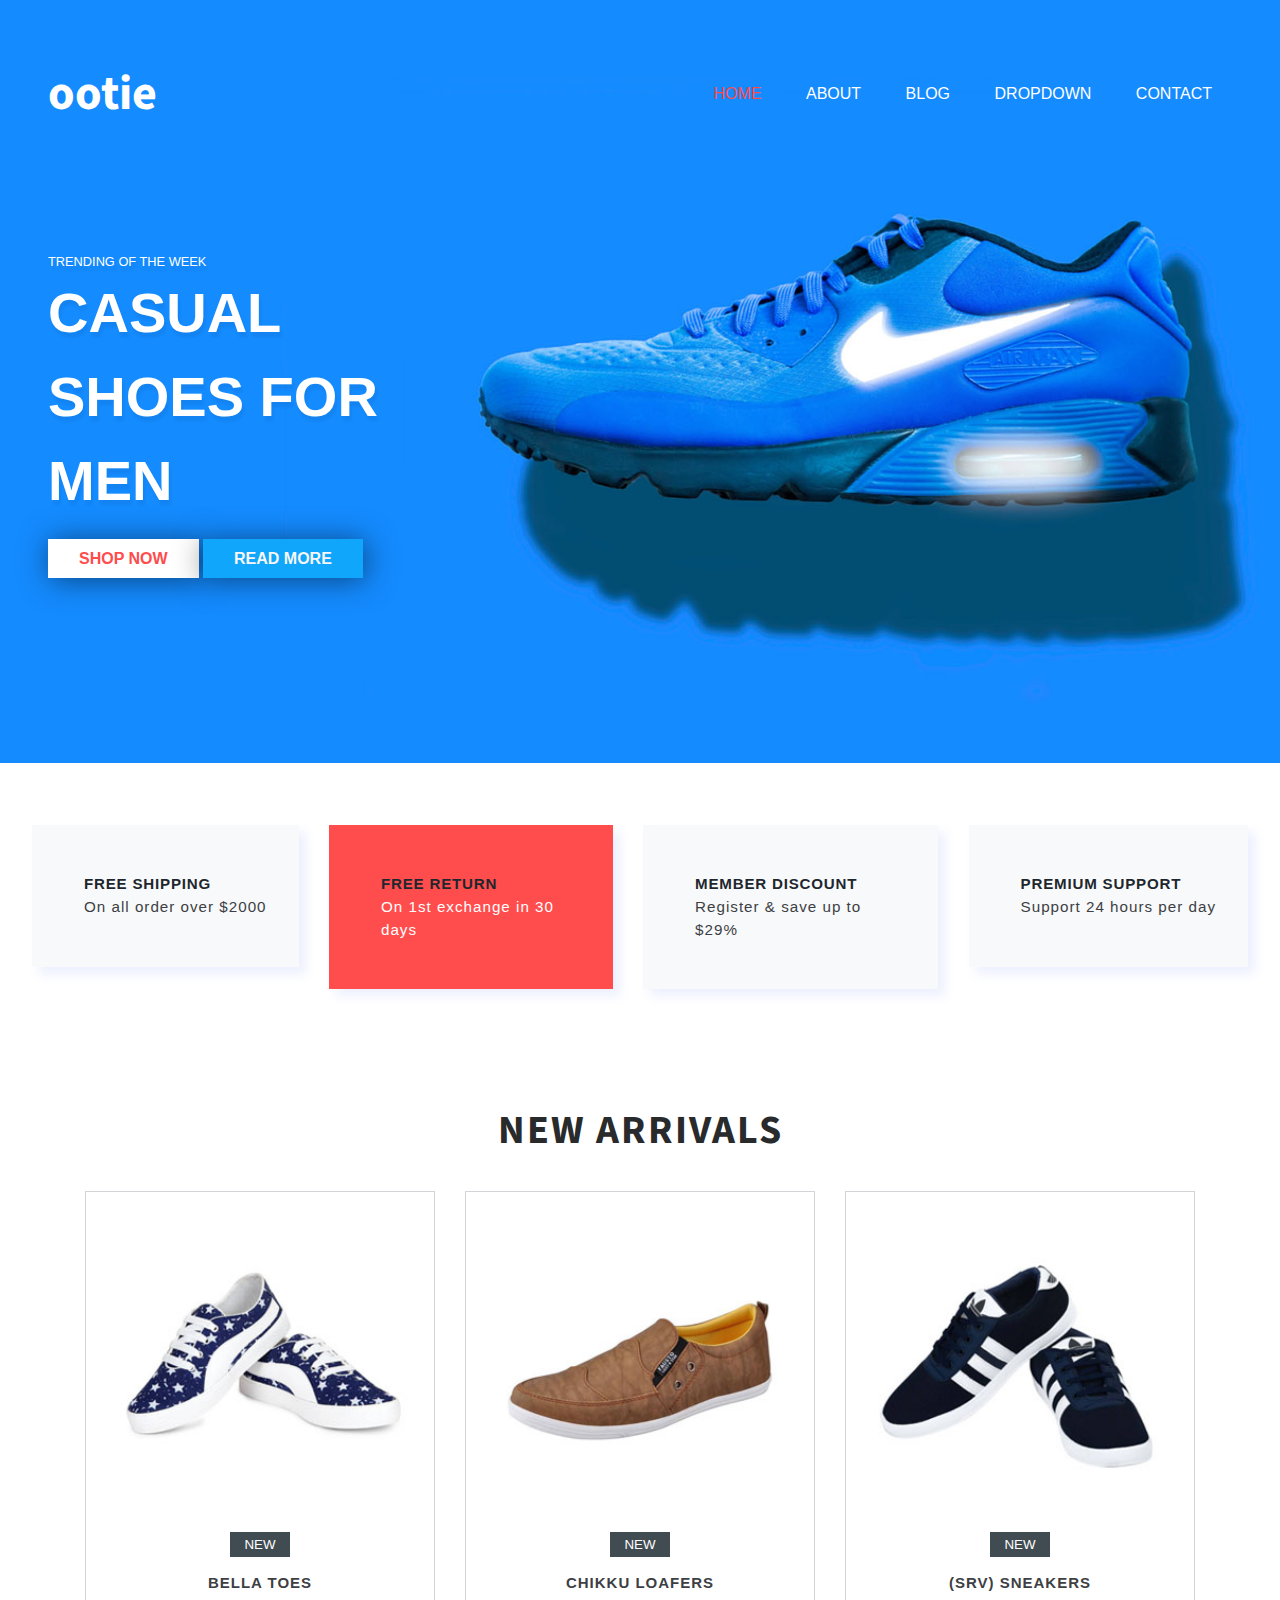
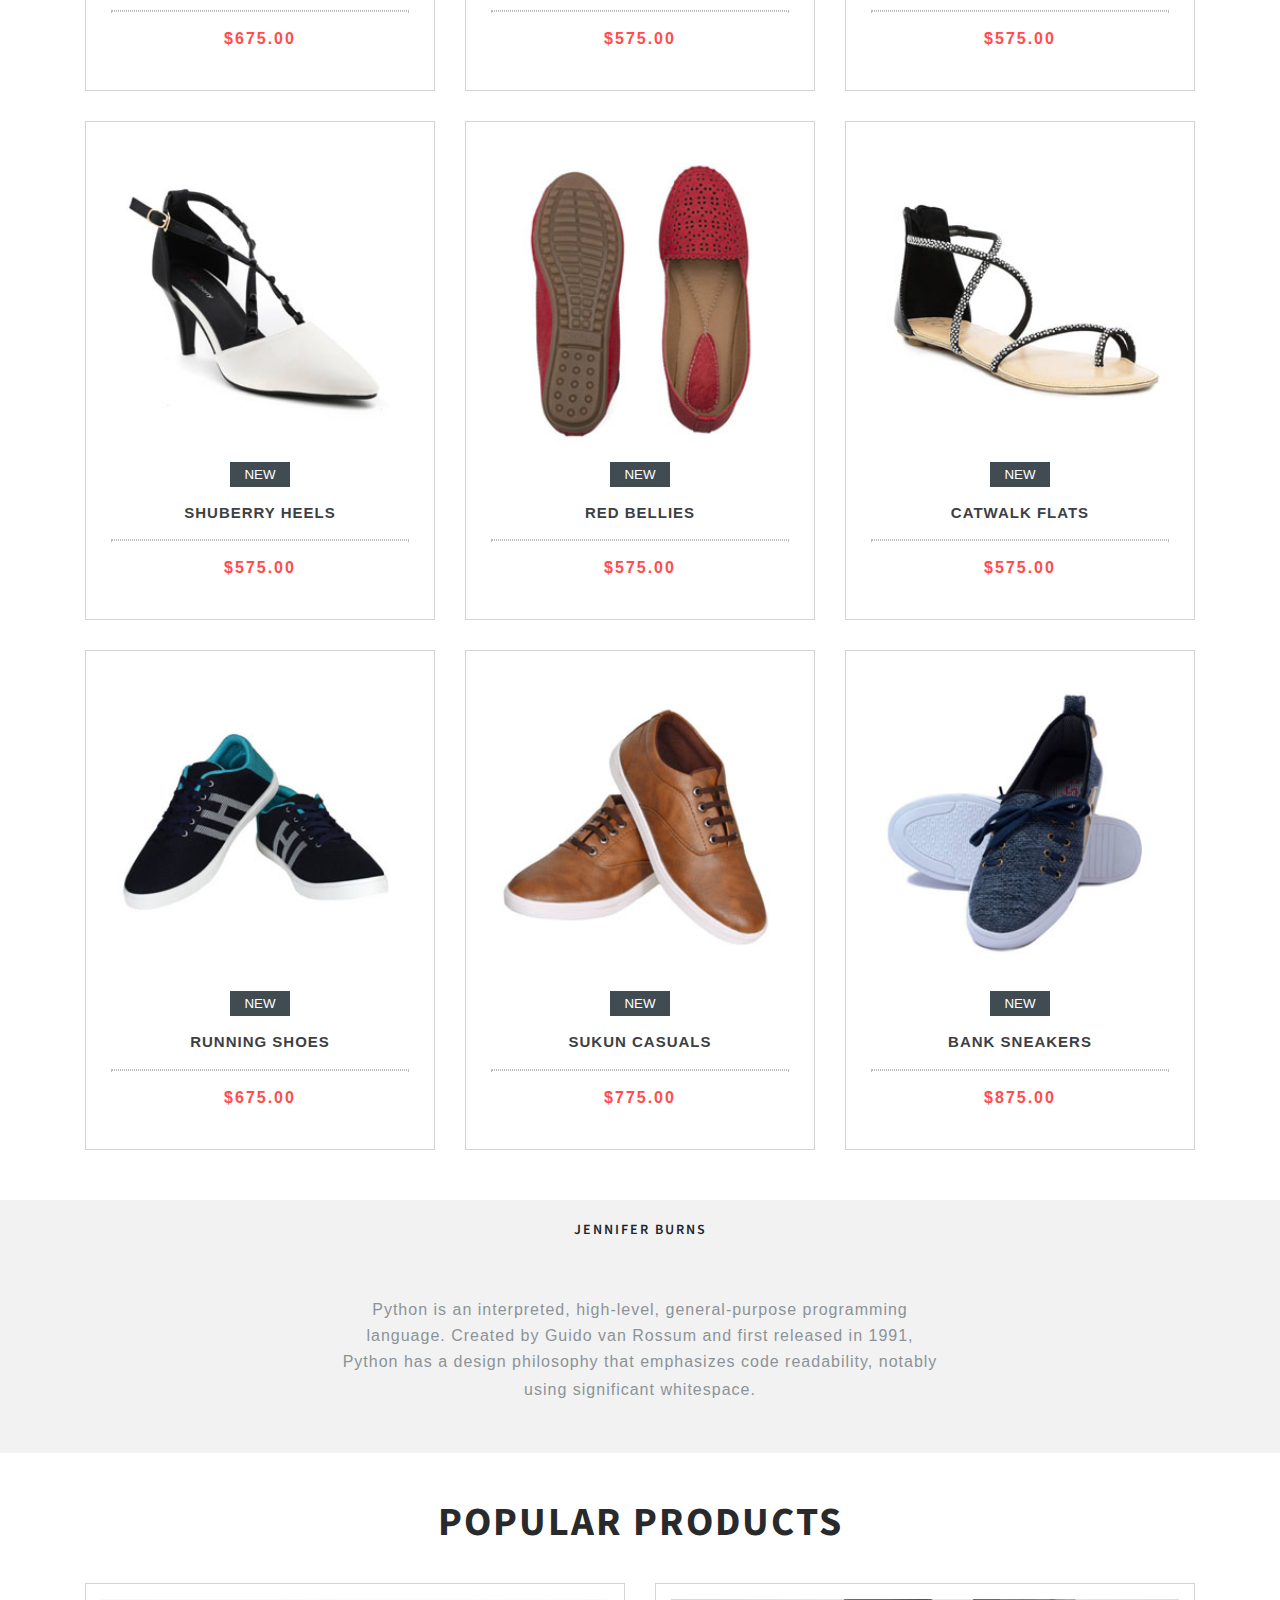
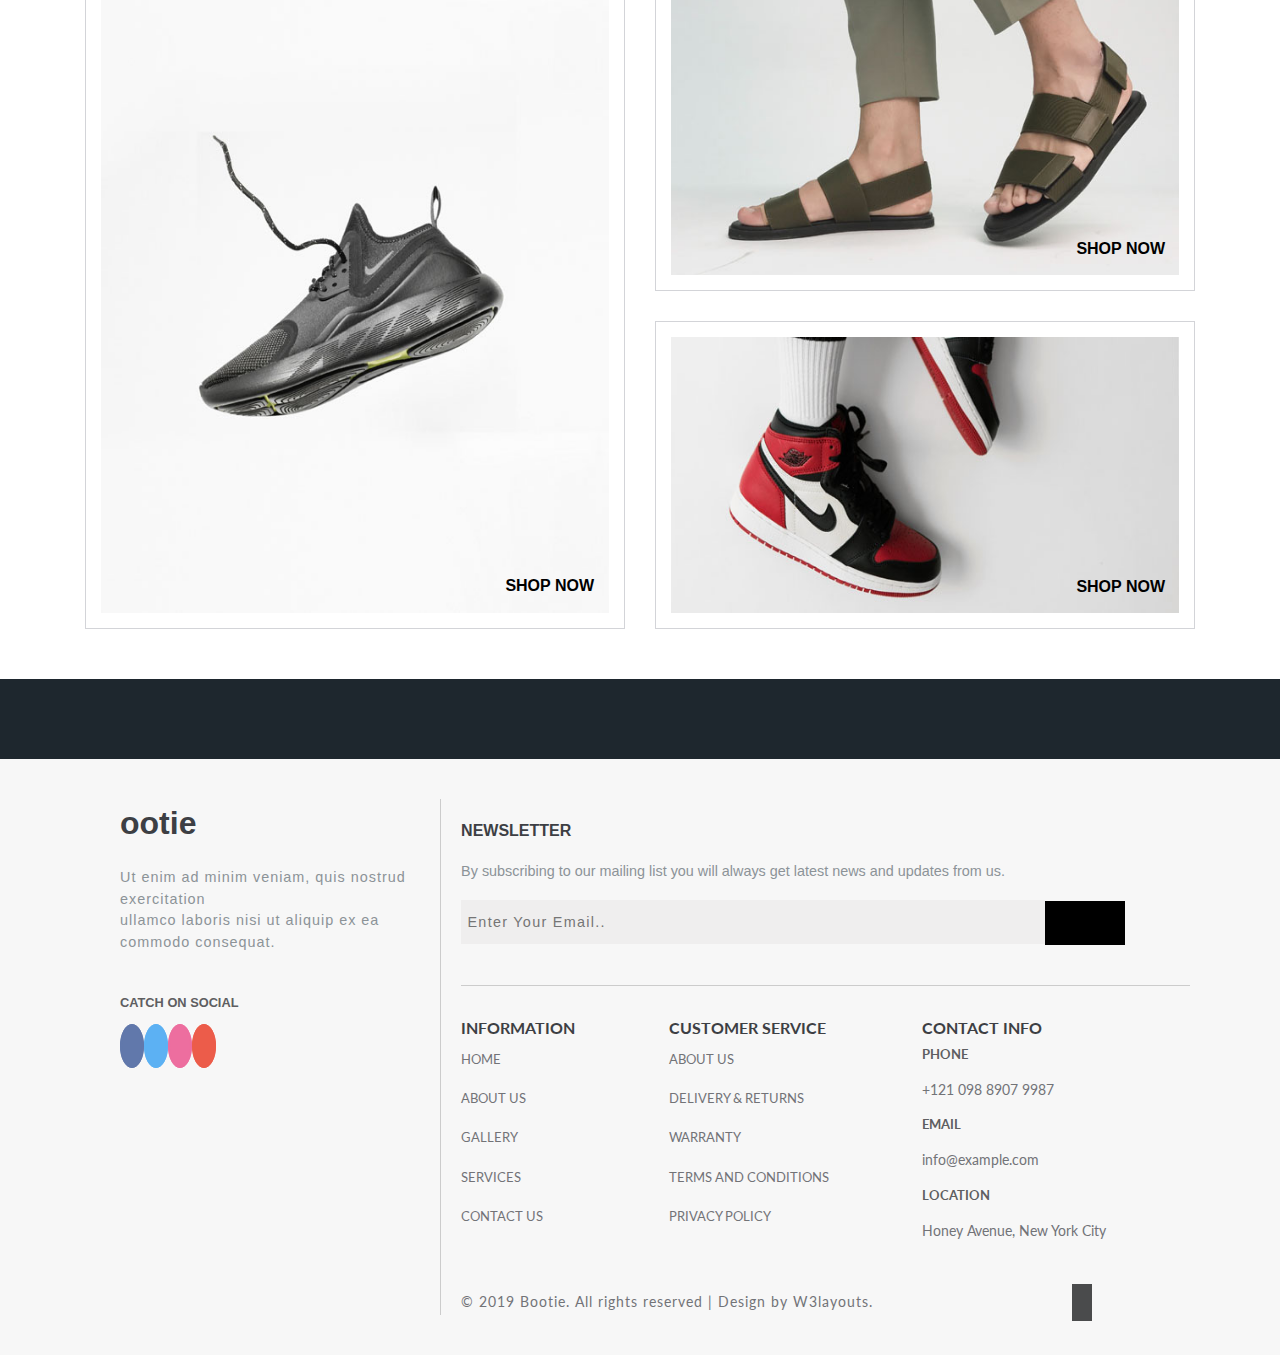
==== index.html @ 0040ebb7 "merge build-footer" ====
<!DOCTYPE html>
<html lang="en">
	<head>
		<meta charset="UTF-8">
		<meta name="viewport" content="width=device-width, initial-scale=1.0">
		<!-- Custom CSS -->
		<link rel="stylesheet" href="assets/stylesheet/style.css">
		<!-- Font Awesome Icons -->
		<link rel="stylesheet" href="https://use.fontawesome.com/releases/v5.7.0/css/all.css" integrity="sha384-lZN37f5QGtY3VHgisS14W3ExzMWZxybE1SJSEsQp9S+oqd12jhcu+A56Ebc1zFSJ"
		 crossorigin="anonymous">
		<!-- /Fonts -->
		<link href="//fonts.googleapis.com/css?family=Lato:100,100i,300,300i,400,400i,700" rel="stylesheet">
		<link href="//fonts.googleapis.com/css?family=Source+Sans+Pro:200,200i,300,300i,400,400i,600,600i,700,700i,900" rel="stylesheet">
		<title>Bootie</title>
	</head>
	<body>
		<!-- First Section by Shubham -->
		<section class="banner">
			<!-- Header Section-->
			<header class="header">
				<nav class="nav-head text-center">
					<h1>
						<a href="index.html"><i class="fas fa-bold">ootie</i></a>
					</h1>
					<ul class="uppercase">
						<li><a class="active" href="#">home</a></li>
						<li><a href="about.html">about</a></li>
						<li><a href="blogs.html">blog</a></li>
						<li class="drop-link">
							<a class="" href="#">dropdown</a>
							<div class="drop-box">
								<ul class="drop-menu">
									<li><a href="blogs.html">blog</a></li>
									<li><a href="#">Shop now</a></li>
									<li><a href="single.html">Single page</a></li>
								</ul>
							</div>
						</li>
						<li><a href="contact.html">contact</a></li>
					</ul>
				</nav>
			</header>
			<div class="banner-info uppercase">
				<p>Trending of the week</p>
				<h3>Casual Shoes for Men</h3>
				<div class="banner-buttons">
					<a href="shop-single.html" class="btn">Shop Now</a>
					<a href="single.html" class="btn read-btn">Read More</a>
				</div>
			</div>
		</section>
		<!-- Features's Section -->
		<section class="features-section">
			<div class="icons-features">
				<div class="icon-content">
					<div><i class="fas fa-truck icons"></i></div>
					<div>
							<h3 class="icon-h3">FREE SHIPPING</h3>
						<p>On all order over $2000</p>
					</div>
				</div>
			</div>
			<div class="icons-features">
				<div class="icon-content icon-content-bullborn">
					<i class="fas fa-bullhorn icons"></i>
					<div>
						<h3 class="icon-h3">FREE RETURN</h3>
						<p>On 1st exchange in 30 days</p>
					</div>
				</div>
			</div>
			<div class="icons-features">
				<div class="icon-content">
					<i class="fas fa-gift icons"></i>
					<div>
						<h3 class="icon-h3">MEMBER DISCOUNT</h3>
						<p>Register &amp; save up to $29%</p>
					</div>
				</div>
			</div>
			<div class="icons-features">
				<div class="icon-content">
					<i class="fas fa-dollar-sign icons"></i>
					<div>
						<h3 class="icon-h3">PREMIUM SUPPORT</h3>
						<p>Support 24 hours per day </p>
					</div>
				</div>
			</div>
		</section>
		<section>
			<div class="common-wrapper">
				<div class="arrival-heading uppercase"><h2>New Arrivals</h2></div>
				<div class="arrival">
					<!-- Item # 1 -->
					<div class="item item-1">
						<img class="img-responsive" src="assets/media/s1.jpg" alt="shoes_image">
						<button class="arrival-button uppercase">New</button>
						<p class="arrival-item-name uppercase">Bella Toes</p>
						<hr class="ruler-arrival">
						<p class="arrival-price">$675.00</p>
						<ul class="stars">
							<li><a href="#"><span class="fa fa-star"></span></a></li>
							<li><a href="#"><span class="fa fa-star"></span></a></li>
							<li><a href="#"><span class="fas fa-star-half-alt"></span></a></li>
							<li><a href="#"><span class="fas fa-star-half-alt"></span></a></li>
							<li><a href="#"><span class="far fa-star"></span></a></li>
						</ul>
					</div>
					<!-- Item # 2 -->
					<div class="item item-2">
						<img class="img-responsive" src="assets/media/s2.jpg" alt="shoes_image">
						<button class="arrival-button uppercase">New</button>
						<p class="arrival-item-name uppercase">Chikku Loafers</p>
						<hr class="ruler-arrival">
						<p class="arrival-price">$575.00</p>
						<ul class="stars">
							<li><a href="#"><span class="fa fa-star"></span></a></li>
							<li><a href="#"><span class="fa fa-star"></span></a></li>
							<li><a href="#"><span class="fas fa-star-half-alt"></span></a></li>
							<li><a href="#"><span class="fas fa-star-half-alt"></span></a></li>
							<li><a href="#"><span class="far fa-star"></span></a></li>
						</ul>
					</div>
					<!-- Item # 3 -->
					<div class="item item-3">
						<img class="img-responsive" src="assets/media/s3.jpg" alt="shoes_image">
						<button class="arrival-button uppercase">New</button>
						<p class="arrival-item-name uppercase">(SRV) Sneakers</p>
						<hr class="ruler-arrival">
						<p class="arrival-price">$575.00</p>
						<ul class="stars">
							<li><a href="#"><span class="fa fa-star"></span></a></li>
							<li><a href="#"><span class="fa fa-star"></span></a></li>
							<li><a href="#"><span class="fas fa-star-half-alt"></span></a></li>
							<li><a href="#"><span class="fas fa-star-half-alt"></span></a></li>
							<li><a href="#"><span class="far fa-star"></span></a></li>
						</ul>
					</div>
					<!-- Item # 4 -->
					<div class="item item-4">
						<img class="img-responsive" src="assets/media/s4.jpg" alt="shoes_image">
						<button class="arrival-button uppercase">New</button>
						<p class="arrival-item-name uppercase">Shuberry Heels</p>
						<hr class="ruler-arrival">
						<p class="arrival-price">$575.00</p>
						<ul class="stars">
							<li><a href="#"><span class="fa fa-star"></span></a></li>
							<li><a href="#"><span class="fa fa-star"></span></a></li>
							<li><a href="#"><span class="fas fa-star-half-alt"></span></a></li>
							<li><a href="#"><span class="fas fa-star-half-alt"></span></a></li>
							<li><a href="#"><span class="far fa-star"></span></a></li>
						</ul>
					</div>
					<!-- Item # 5 -->
					<div class="item item-5">
						<img class="img-responsive" src="assets/media/s5.jpg" alt="shoes_image">
						<button class="arrival-button uppercase">New</button>
						<p class="arrival-item-name uppercase">Red Bellies</p>
						<hr class="ruler-arrival">
						<p class="arrival-price">$575.00</p>
						<ul class="stars">
							<li><a href="#"><span class="fa fa-star"></span></a></li>
							<li><a href="#"><span class="fa fa-star"></span></a></li>
							<li><a href="#"><span class="fas fa-star-half-alt"></span></a></li>
							<li><a href="#"><span class="fas fa-star-half-alt"></span></a></li>
							<li><a href="#"><span class="far fa-star"></span></a></li>
						</ul>
					</div>
					<!-- Item # 6 -->
					<div class="item item-6">
						<img class="img-responsive" src="assets/media/s6.jpg" alt="shoes_image">
						<button class="arrival-button uppercase">New</button>
						<p class="arrival-item-name uppercase">Catwalk Flats</p>
						<hr class="ruler-arrival">
						<p class="arrival-price">$575.00</p>
						<ul class="stars">
							<li><a href="#"><span class="fa fa-star"></span></a></li>
							<li><a href="#"><span class="fa fa-star"></span></a></li>
							<li><a href="#"><span class="fas fa-star-half-alt"></span></a></li>
							<li><a href="#"><span class="fas fa-star-half-alt"></span></a></li>
							<li><a href="#"><span class="far fa-star"></span></a></li>
						</ul>
					</div>
					<!-- Item # 7 -->
					<div class="item item-7">
						<img class="img-responsive" src="assets/media/s7.jpg" alt="shoes_image">
						<button class="arrival-button uppercase">New</button>
						<p class="arrival-item-name uppercase">Running Shoes</p>
						<hr class="ruler-arrival">
						<p class="arrival-price">$675.00</p>
						<ul class="stars">
							<li><a href="#"><span class="fa fa-star"></span></a></li>
							<li><a href="#"><span class="fa fa-star"></span></a></li>
							<li><a href="#"><span class="fas fa-star-half-alt"></span></a></li>
							<li><a href="#"><span class="fas fa-star-half-alt"></span></a></li>
							<li><a href="#"><span class="far fa-star"></span></a></li>
						</ul>
					</div>
					<!-- Item # 8 -->
					<div class="item item-8">
						<img class="img-responsive" src="assets/media/s8.jpg" alt="shoes_image">
						<button class="arrival-button uppercase">New</button>
						<p class="arrival-item-name uppercase">Sukun Casuals</p>
						<hr class="ruler-arrival">
						<p class="arrival-price">$775.00</p>
						<ul class="stars">
							<li><a href="#"><span class="fa fa-star"></span></a></li>
							<li><a href="#"><span class="fa fa-star"></span></a></li>
							<li><a href="#"><span class="fas fa-star-half-alt"></span></a></li>
							<li><a href="#"><span class="fas fa-star-half-alt"></span></a></li>
							<li><a href="#"><span class="far fa-star"></span></a></li>
						</ul>
					</div>
					<!-- Item # 9 -->
					<div class="item item-9">
						<img class="img-responsive" src="assets/media/s9.jpg" alt="shoes_image">
						<button class="arrival-button uppercase">New</button>
						<p class="arrival-item-name uppercase">Bank Sneakers</p>
						<hr class="ruler-arrival">
						<p class="arrival-price">$875.00</p>
						<ul class="stars">
							<li><a href="#"><span class="fa fa-star"></span></a></li>
							<li><a href="#"><span class="fa fa-star"></span></a></li>
							<li><a href="#"><span class="fas fa-star-half-alt"></span></a></li>
							<li><a href="#"><span class="fas fa-star-half-alt"></span></a></li>
							<li><a href="#"><span class="far fa-star"></span></a></li>
						</ul>
					</div>
				</div>
			</div>
		</section>
		<!-- Testimonial section -->
		<section class="testimonials">
			<div class="common-wrapper">
				<h3 class="uppercase">Jennifer Burns</h3>
				<div>
					<ul class="stars">
						<li><a href="#"><span class="fa fa-star"></span></a></li>
						<li><a href="#"><span class="fa fa-star"></span></a></li>
						<li><a href="#"><span class="fa fa-star"></span></a></li>
						<li><a href="#"><span class="fas fa-star-half-alt"></span></a></li>
				</div>
				<div class="quote">
					<p><span class="fas fa-quote-left"></span>Python is an interpreted, high-level, general-purpose programming language. Created by Guido van Rossum and first released in 1991, Python has a design philosophy that emphasizes code readability, notably using significant whitespace.<span class="fas fa-quote-right"></span></p>
				</div>
			</div>
		</section>
		<!-- Popular Products Section -->
		<section>
			<div class="common-wrapper">
				<div class="popular-heading uppercase"><h2>Popular Products</h2></div>
				<div class="popular-container">
					<!-- Pop item # 1 -->
					<div class="item pop-item-1 now-parent">
						<img class="img-responsive" src="assets/media/img1.jpg" alt="shoes_image">
						<span class="shop-button uppercase"><a href="#">Shop Now</a></span>
					</div>
					<!-- Pop item # 2 -->
					<div class="pop-item-2">
						<div class="now-parent">
							<img class="item img-responsive" src="assets/media/img2.jpg" alt="shoes_image">
							<span class="shop-button uppercase"><a href="#">Shop Now</a></span>
						</div>
						<div class="now-parent">
							<img class="item img-responsive" src="assets/media/img3.jpg" alt="shoes_image">
							<span class="shop-button uppercase"><a href="#">Shop Now</a></span>
						</div>
					</div>
				</div>
			</div>
		</section>
		<!-- Brand Icons Section -->
		<section class="brand-icons-container">
			<div class="common-wrapper">
				<div>
					<ul class="brand-icons">
						<li><a><i class="fab fa-android"></i></a></li>
						<li><a><i class="fab fa-app-store-ios"></i></a></li>
						<li><a><i class="fas fa-apple-alt"></i></a></li>
						<li><a><i class="fas fa-archive"></i></a></li>
						<li><a><i class="fab fa-angular"></i></a></li>
						<li><a><i class="fab fa-dropbox"></i></a></li>
					</ul>
				</div>
			</div>
		</section>
		<!-- Footer Section -->
		<section>
			<footer>
				<div class="footer">
					<div class="remark">
						<h3><i class="fas fa-bold"></i>ootie</h3>
						<p>Ut enim ad minim veniam, quis nostrud exercitation<br> ullamco laboris nisi ut aliquip ex ea commodo consequat.</p>
						<div class="social">
						<h6 class="uppercase">catch on social</h6>
							<a href="#"><i class="fab fa-facebook-f fb"></i></i></a>
							<a href="#"><i class="fab fa-twitter twit"></i></a>
							<a href="#"><i class="fab fa-dribbble drib"></i></a>
							<a href="#"><i class="fab fa-google-plus-g goo"></i></a>
						</div>
					</div>

					<!-- Newsletter section -->
					<div class="news-wrapper">
						<div class="news">
							<h5 class="uppercase">newsletter</h5>
							<p>By subscribing to our mailing list you will always get latest news and updates from us.</p>
							<div class="email">
								<input type="email" placeholder="Enter Your Email.."name=""><!--
						--><a href=""><button class="btn1"><i class="fas fa-paper-plane"></i></button></a>
							</div>
						</div>
							<div class="links-container">
								<ul class="links uppercase">
									<h5>information</h5>
									<a href="#"><li>HOME</li></a>
									<a href="#"><li>ABOUT US</li></a>
									<a href="#"><li>GALLERY</li></a>
									<a href="#"><li>SERVICES</li></a>
									<a href="#"><li>CONTACT US</li></a>
								</ul>
								<ul class="links uppercase">
									<h5>customer service</h5>
									<a href="#"><li>about us</li></a>
									<a href="#"><li>delivery & returns</li></a>
									<a href="#"><li>warranty</li></a>
									<a href="#"><li>terms and conditions</li></a>
									<a href="#"><li>privacy policy</li></a>
								</ul>
								<ul class="links">
									<h5>contact info</h5>
									<h4>phone</h4>
									<p>+121 098 8907 9987</p>
									<h4>email</h4>
									<p>info@example.com</p>
									<h4>location</h4>
									<p class="capitalize">Honey Avenue, New York City</p>
								</ul>
							</div>
					
								<!-- Copyright -->
								<div class="copy-container">
									<small class="copyright">© 2019 Bootie. All rights reserved | Design by W3layouts.</small>
									<small class="arrow"><a href="#"><i class="fas fa-long-arrow-alt-up"></i></a></small>
								</div>
					</div>
				</div>
			</footer>
		</section>
	</body>
</html>
---- assets/stylesheet/style.css ----
/* CSS Resets */

html, body, div, span, applet, object, iframe,
h1, h2, h3, h4, h5, h6, p, blockquote, pre,
a, abbr, acronym, address, big, cite, code,
del, dfn, em, img, ins, kbd, q, s, samp,
small, strike, strong, sub, sup, tt, var,
b, u, i, center,
dl, dt, dd, ol, ul, li,
fieldset, form, label, legend,
table, caption, tbody, tfoot, thead, tr, th, td,
article, aside, canvas, details, embed, 
figure, figcaption, footer, header, hgroup, 
menu, nav, output, ruby, section, summary,
time, mark, audio, video {
	margin: 0;
	padding: 0;
	border: 0;
	font-size: 100%;
	font: inherit;
	vertical-align: baseline;
}
/* HTML5 display-role reset for older browsers */
article, aside, details, figcaption, figure, 
footer, header, hgroup, menu, nav, section {
	display: block;
}
body {
	line-height: 1;
}
ol, ul {
	list-style: none;
}
blockquote, q {
	quotes: none;
}
blockquote:before, blockquote:after,
q:before, q:after {
	content: '';
	content: none;
}
table {
	border-collapse: collapse;
	border-spacing: 0;
}

/* Main CSS */
:root {
	--blue: #007bff;
	--indigo: #6610f2;
	--purple: #6f42c1;
	--pink: #e83e8c;
	--red: #dc3545;
	--orange: #fd7e14;
	--yellow: #ffc107;
	--green: #28a745;
	--teal: #20c997;
	--cyan: #17a2b8;
	--white: #fff;
	--gray: #6c757d;
	--gray-dark: #343a40;
	--primary: #007bff; <!--blue-->
	--secondary: #6c757d; <!--grey-->
	--success: #28a745; <!--green-->
	--info: #17a2b8; <!--cyan-->
	--warning: #ffc107; <!--yellow-->
	--danger: #dc3545; <!--red-->
	--light: #f8f9fa; <!--light-white-->
	--dark: #343a40; <!--grey-dark-->
	--heading-text-one: #464f56;
	--body-text-two: #3d3f44; <!--shade of black-->
	--body-text-three: #8c9398; <!--light-grey-used-in-footer-text-->
	--footer-body: #727377;
	--font-family-sans-serif: -apple-system, BlinkMacSystemFont, "Segoe UI", Roboto, "Helvetica Neue", Arial, sans-serif, "Apple Color Emoji", "Segoe UI Emoji", "Segoe UI Symbol";
	--font-family-monospace: SFMono-Regular, Menlo, Monaco, Consolas, "Liberation Mono", "Courier New", monospace;
		font-size: 16px;
}
body {
	font-family: var(--font-family-sans-serif);
	line-height: 1.5;
	color: var(--body-text-two);
}


/********** Base CSS *************/
*, *:before, *:after {
	box-sizing: border-box;
}
a {
	text-decoration: none;
	/* color: #fff; */
}
button {
	border: 0;
	cursor: pointer;
}
button:focus {
	outline: 0;
}
input {
	border: 0;
	margin: 0;
}
input:focus {
	outline: 0;
}
/** Heading Elements **/
h1 {
	font-size: 3rem;
	font-weight: 700;
}
h2 {
	font-size: 2.5rem;
	font-weight: 700;
}
h3 {
	font-size: 2rem;
	font-weight: 700;
}
h4 {
	font-size: 1.5rem;
	font-weight: 700;
}
h5 {
	font-size: 1rem;
	font-weight: 700;
}
h6 {
	font-size: 0.8rem;
	font-weight: 700;
}
.float-left {
	float: left;
}
.float-right {
	float: right;
}
.capitalize {
	text-transform: capitalize;
}
.uppercase {
	text-transform: uppercase;
}
.text-center {
	text-align: center;
}
.text-left {
	text-align: left;
}
.text-right {
	text-align: right;
}
.img-responsive {
	width: 100%;
}
/** clearfix **/
.clearfix:before, .clearfix:after {
	content: '';
	display: table;
}
.clearfix:after {
	clear: both;
}
.clearfix {
	*zoom: 1;
}
/*******************/
/* Header Styles */
.banner {
	background: url("./../media/banner.jpg") center;
	background-size: cover;
	background-repeat: no-repeat;
	color: white;
}
.header {
	padding: 3rem;
}
.nav-head {
	display: flex;
	justify-content: space-between;
	align-items: center;
	padding: 10px 0px;
	font-size: inherit;
	text-rendering: auto;
}
.nav-head a {
	color: white;
}
.nav-head h1 {
	font-family: 'Source Sans Pro', sans-serif;
}
.nav-head li {
  display: inline-block;
	margin: 0px 20px;
}
.nav-head .active {
	color: #ff4c4c;
}
.nav-head a:hover {
	color: #FF4C4C;
  border-radius: 5px;
	cursor: pointer;
	transition-property: color;
  transition-duration: 1s;
  transition-timing-function: linear, ease-in;	
}
/*Dropdown*/
.drop-link {
	position: relative;
}
.drop-box {
	position: absolute;
	left: 50%;
	transform: translateX(-50%);
	z-index: 1;
	padding-top: 20px;
}
.drop-menu {
	background:#ffffff;
	border-radius: 6px;
	padding: 20px 20px;
	text-align: left;
	width: 200px;
	display: none;
}
.drop-menu li {
	display: block;
	margin: 0;
}
.drop-menu li a {
	display: block;
	background: none;
	padding: 0;
	margin: 10px 0px;
	color: black;
	font-family: 'Source Sans Pro', sans-serif;
}
.drop-link:hover .drop-menu {
	display: block;
}
.drop-menu li a:hover {
	background: none;
	color: #FF4C4C;
	background: #F8F9FA;
}
/* Banner-info */
.banner-info {
	padding: 4em 0 0em 3em;
	width: 38%;
}
.banner-buttons {
	padding-bottom: 12rem;
}

.banner-info p {
	color: #fff;
	font-size: 0.8em;
	letter-spacing: 1.0;
	font-weight: 400;
	margin: 0;
	text-shadow: 2px 5px 3px rgba(0, 0, 0, 0.06);
}
.banner-info h3 {
	font-size: 3.5em;
	letter-spacing: 1.0;
	text-shadow: 2px 5px 3px rgba(0, 0, 0, 0.06);
	margin-bottom:  1.5rem;
}
.banner-info .btn {
	padding: 11px 31px;
	border-radius: 0px;
	font-weight: 600;
	box-shadow: 2px 2px 30px 0px rgba(0, 0, 0, 0.5);
	color:#ff4c4c;
	background: #ffffff;
}
.banner-info .read-btn {
	background: #10A6FB;
	color: #f7f7f7;
}
/******Feature's Section */
.features-section {
	background: #FFFFFF;
	grid-template-columns: repeat(4, minmax(350, 1fr));
	display: inline-grid;
	grid-gap: 1.9rem;
	padding: 2rem;
	grid-template-areas: "one two three four"
}
.icon-content {
	display: grid;
	grid-template-columns: auto 1fr;
	font-size: 1.35rem;
	line-height: 1.5;
	letter-spacing: 0.8px;
	margin-top: 30px;
	background:#F8F9FA; 
	padding: 3rem 2rem;
	margin-bottom: 2.5rem;
	box-shadow:7px 7px 10px 0 rgba(76, 110, 245, .1);
}
.icons {
	margin-right: 20px;
	font-size: 1.2rem;
	color: #FF4C4C;
}
.icon-content-bullborn {
	background: 	#FF4C4C;
	color: white;
 }
 .fa-bullhorn {
	color: white;
} 
.icon-h3 {
	font-size: 0.7em;
	color: #1e272e;
	font-weight: 600;
}
.icon-content p {
	font-size: 0.95rem;
	line-height: 1.5;
	letter-spacing: 1px;

}
/* about section */
.about-banner {
	height: 28rem;
}
ol.breadcrumb {
	margin: 0;
	padding: 1rem 2rem;
}
.breadcrumb {
	display: flex;
	flex-wrap: wrap;
	color: #888;
}
.breadcrumb-item a {
	color: #FF4C4C;
	margin-right: 0.3rem;
}
li .breadcrumb-item {
	font-size: 1.2em;
	letter-spacing: 0.1rem;
}
.breadcrumb .active {
	margin-left: 0.3rem;
}
.about-container {
	width: 100%;
	background: #F7F7F7;
}
h3 .sub-tittle {
	font-size: 0.7rem;
	color: #919aa0;
	letter-spacing: 0.15rem;
	display: block;
	padding-top: 5rem;
}

h3 .tittle {
	font-size: 4rem;
	letter-spacing: 0.15rem;
	color: #292a2b;
}
.about-para {
	padding: 4rem  8rem ;
	letter-spacing: 1px;
}
.about-text {
	display: grid;
	grid-column-start: 1;
	margin-top: 3.5rem;
}
.about-text h3 {
	margin-bottom: 1.2rem;
}
.features {
	padding: 3rem;
}
.features h3 {
	letter-spacing: 1px;
	font-family: 'Source Sans Pro', sans-serif;
	font-weight: 600;
}
/**************************
********** Promotion Section************/
.promotion-section {
	background: #F7F7F7;
	padding: 4rem 5rem;
}
.promotion-container {
	max-width: 1100px;
	width: 100%;
	margin: 0 auto;
	display: grid;
	grid-gap: 5rem;
	grid-template-columns: repeat(auto-fit, minmax(300px, 1fr));
}
.promotion-img {
	background: rgb(184, 180, 180);
	padding: 5px;
	border-radius: 6px;
	grid-area: "one"	
}
.pomotion-content {
	grid-area: "two"
}
ul .check-mark {
 color: #FF0000;
 margin-right: 0.8rem;
}
.h3-promotion {
	font-family: 'Source Sans Pro', sans-serif;
	font-weight: 600;
	line-height: 1.5;
	letter-spacing: 0.2rem;
}
.pro-sub-tittle {
	font-size: 0.7rem;
	color: #919aa0;
	letter-spacing: 0.15rem;
	display: flex;
}
.promotion-content p, .promotion-content li{
	font-size: 0.9em;
	color: #8c9398;
	line-height: 2em;
	letter-spacing: 1px;
}
.promotion-content p, .promotion-content ul {
	margin-top: 2.5rem;
}
.h3-promotion{
	font-size: 2.5rem;
}
/* services content */
.services {
	background: #FFFFFF;
	
}
.service-container {
	max-width: 1100px;
	width: 100%;
	margin: 0 auto; 
	display: grid;
	grid-template-columns: repeat(auto-fit, minmax(300px, 1fr));
}
.service-container .icon-content {
	background: #FFFFFF;
	box-shadow: none;
}
.service-container i {
	color: #007BFF;
	font-size: 1.5rem;
}
.service-container .icon-h3 {
	font-size: 1.2rem;
	text-transform: uppercase;
	font-family: 'Source Sans Pro', sans-serif;
	letter-spacing: 1px;
}
.service-container p {
	margin: 1.7rem 0;
	letter-spacing: 1px;
	color: #B0B0B0;

}



/* Arrival Section by KVSN */
.common-wrapper {
	max-width: 1150px;
	width: 100%;
	margin: 0 auto;
	padding: 20px;
	text-align: center;
}
.arrival-heading, .popular-heading {
	color: #292a2b;
	font-weight: 600;
	font-family: "Source Sans Pro", sans-serif;
	letter-spacing: 2px;
	margin: 20px;
}
.arrival {
	display: grid;
	grid-template-columns: repeat(auto-fit, minmax(280px, 1fr));
	grid-gap: 30px;
	justify-content: center;
	margin: 30px 0;
}
.item {
	padding: 15px;
	text-align: center;
	border: 1px solid #d3d4d8;
}
.item .arrival-item-name {
	padding-top: 5px;
}
.arrival-item-name {
	font-weight: bold;
	font-size: 15px;
	letter-spacing: 1px;
	margin-top: 10px;
}
.arrival-price {
	font-size: 1em;
  font-weight: 800;
  color: #ff4c4c;
  letter-spacing: 2px;
}
.ruler-arrival {
	margin: 15px 10px;
	border: 1px dotted #bcbcc0;
}
.arrival-button {
	padding: 5px 14px;
	background: #414b52;
	color: #fff;
}
.arrival ul {
	display: flex;
	justify-content: center;
}
.stars a span {
	font-size: 9px;
	padding: 5px;
	color: #6c757d;
}

/* Testimonials section */
.testimonials {
	background: #f2f2f2;
}
.testimonials h3 {
	color: #1e272e;
	font-size: 14px;
	font-family: "Source sans pro";
	font-weight: 600;
	letter-spacing: 2px;
}
.testimonials ul {
	display: flex;
	justify-content: center;
}
.testimonials .stars span {
	color: red;
}
.quote {
	display: flex;
	justify-content: center;
	width: 60%;
	margin: 0 auto;
	padding: 30px;

}
.quote p {
	color: #8c9398;
	letter-spacing: 1px;
	line-height: 26px;
}
.fa-quote-left, .fa-quote-right {
	color: #505c65;
	font-size: 20px;
}
/* Popular Products Section */
.popular-container {
	display: grid;
	grid-template-columns: repeat(auto-fit, minmax(280px, 1fr));
	grid-template-rows: repeat(2, 308px);
	grid-gap: 30px;
	justify-content: center;
	margin: 30px 0;
}
.pop-item-1 {
	grid-row: span 2;
}
.pop-item-1 img, .pop-item-2 img {
	height: 100%;
}
.pop-item-2 {
	display: grid;
	grid-template-rows: repeat(2, 308px);
	grid-row-gap: 30px;
}
.pop-item-1 a, .pop-item-2 a {
	color: black;
}
.now-parent {
	position: relative;
}
.shop-button {
	position: absolute;
	bottom: 30px;
	right: 30px;
	font-weight: 600;
	color: black;
}
/* Brand Icons Section */
.brand-icons-container {
	background: #1e272e;
	padding: 20px;
}
.brand-icons {
	display: flex;
	flex-wrap: wrap;
	justify-content: space-around;
}
.brand-icons i {
	font-size: 36px;
	color: rgb(154, 153, 153);
}

/* Footer Styling */
footer {
	background: #f7f7f7;
	/*height: 37.5rem;*/
	width: 100%;
	padding: 2.5rem;
	/*padding-bottom: 0;*/
}
.remark {
	width: 33.3%;
	margin-left: 5rem;
}
.remark h3 {
	color: var(--body-text-two);
}
.remark p {
	color: #8c9398;
	font-size: 0.9rem;
	line-height: 1.5;
	padding: 1.25rem 0;
	letter-spacing: 1px;
	/*font-weight: 500;*/
}
.social h6 {
	color: #5e5e61;
	padding: 1.25rem 0;
}
.social i {
	padding: 0.625rem;
	border-radius: 50%;
	font-size: 1.1rem;
	height: 2.5rem;
	width: 2.5rem;
	color: #fff;
}
.social .fb {
	background: #6178AB;
	border: 0.125rem solid #6178AB;
} 
.social .twit {
	background: #5CB1F3;
	border: 0.125rem solid #5CB1F3;
}
.social .drib {
	background: #ED6E9F;
	border: 0.125rem solid #ED6E9F;
}
.social .goo {
	background: #EC5C4A;
	border: 0.125rem solid #EC5C4A;
}

/* Newsletter and help section*/
.footer {
	display: flex;
}
.news-wrapper {
  border-left: 0.0625rem solid #ccc;
  width: 66.66%;
  padding: 0 1.25rem;
}
.news h5 {
	color: var(--body-text-two);
	margin: 1.25rem 0;
}
.news p {
	color: #8c9398;
	font-size: 0.9rem;
	line-height: 1.2;
	padding-bottom: 1.25rem;
}
.email input {
	width: 77%;
	height: 2.75rem;
	padding: 0.4rem;
	font-size: 0.9rem;
	background: #efeeee;
	font-family: var(--font-family-sans-serif);
	letter-spacing: 0.08rem;
	/*border-bottom: 1px solid;*/
}
.news button {
	background: black;
	font-size: 1rem;
	color: #ff4c4c;
	height: 2.75rem;
	width: 5rem;
	vertical-align: middle;
}

/* Links and Contact section*/
.links-container {
	display: grid;
  grid-gap: 0.625rem;
  grid-template-columns: repeat(3, auto);
  margin: 2.5rem 0;
  font-family: 'Lato', sans-serif;
  border-top: 0.0625rem solid #ccc;
  padding-top: 30px;
  margin-right: 30px;
}
.links li {
	color: #727377;
	font-size: 0.8rem;
	font-family: 'Lato', sans-serif;
	padding: 0.625rem 0;
}
.links p {
	color: #727377;
	font-size: 0.9rem;
	font-family: 'Lato', sans-serif;
	padding: 0.625rem 0;
}
.links h4 {
	color: #5e5e61;
	text-transform: uppercase;
	font-size: 0.8rem;
	padding: 0.3rem 0;
}
.links h5 {
	text-transform: uppercase;
}
.copy-container {
	display: flex;
	flex-direction: row;
}
.copyright {
	width: 100vw;
	color: #727377;
	font-size: 0.9rem;
	font-family: 'Lato', sans-serif;
	letter-spacing: 1px;
	flex: 0 1 auto;
}
.copy-container a {
	color: #fff;
	background: #4a4b4c;
	padding: 0.625rem 0.625rem;
}
.arrow {
	flex: 0 1 auto;
	margin-right: 8rem;
}

/*************Styling for Blog***********/
.blog {
	background: #fff;
	margin: 0 auto;
}
.blog h2 {
	text-align: center;
	padding: 1.25rem;
	letter-spacing: 1px;
	font-family: 'Lato', sans-serif;
	color: #292a2b;
}
.blog-container {
	display: grid;
	grid-gap: 1.8rem;
  grid-template-columns: repeat(3, 1fr);
  /*grid-template-rows: repeat(2, 1fr);*/
  padding: 30px;
}
.more {
	color: red;
	background: #fff;
	font-size: 0.8rem;
	height: 2.2rem;
	width: 6rem;
	border: 1px solid #fff;
	box-shadow: 0 12px 60px rgba(0, 0, 0, .2);
	position: absolute;
	bottom: 1.25rem;
	right: 8px;
	text-transform: uppercase;
	padding: 10px;
	font-weight: 500;
}
.post1, 
.post2, 
.post3,
.post4,
.post5,
.post6 {
	border: 1px solid #00000020;
	align-self: start;
	border-radius: 5px;
	display: grid;
	position: relative;
}	
.blog-wrapper {
	max-width: 68.75rem;
	width: 100%;
	margin: 0 auto;
}
.blog-container h5 {
	padding: 1.25rem;
}
.blog-container p,
.blog-container small
 {
	padding: 0 1.25rem 1.25rem 1.25rem;
	color: #8c9398;
	letter-spacing: 1px;
	font-size: 0.9rem;
}
.blog-container small {
	font-size: 1.25rem;
	font-weight: 300;
}

/* Contact Styling */

.contact-wrapper {
	max-width: 1100px;
	width: 100%;
	margin: 0 auto;
	padding: 20px;
}
.contact-container {
	display: grid;
	grid-gap: 3rem;
  grid-template-columns: repeat(2, 1fr);
  margin-top: 1.25rem;
}
.form-contact {
	display: block;
}
.contact-container input {
	display: block;
}
.contact-container .name,
.contact-container .email,
.contact-container .number {
	width: 100%;
	height: 3rem;
	padding: 0.4rem;
	font-size: 0.9rem;
	background: #f0f1f3;
	font-family: var(--font-family-sans-serif);
	letter-spacing: 0.08rem;
	margin: 12px;
}
.contact-container textarea {
	width: 100%;
	height: 10rem;
	padding: 0.4rem;
	font-size: 0.9rem;
	background: #f0f1f3;
	font-family: var(--font-family-sans-serif);
	letter-spacing: 0.08rem;
	margin: 10px;
}
.contact-wrapper h6 {
	color: #ccc;
	font-weight: 300;
}
.contact-wrapper h2 {
	font-weight: 500;
	letter-spacing: 1px;
}
ul .phone,
ul .mail {
	padding-bottom: 20px;
	color: #8c9398;
	/*margin-top: 10px;*/
}
.contact-container .links small {
	font-size: 0.9rem;
	font-family: 'Lato', sans-serif;
	padding: 1.25rem 0;
	margin: 10px 0;
}
.contact-wrapper .submit {
	color: #fff;
	background: black;
	font-size: 0.9rem;
	height: 2.8rem;
	width: 9rem;
	border: 1px solid #fff;
	padding: 10px;
	font-weight: 500;
	margin: 10px;
}
iframe {
	border: 5px solid #ccc;
	margin: 1.25rem;
}

/* Responsive Styling */

@media screen and (max-width: 768px) {
	.quote {
		width: 100%;
	}
	.blog-container {
		grid-template-columns: repeat(auto-fit, minmax(300px, 1fr));
		/*grid-template-areas: 
		"three"
		"two"
		"one"*/
	}
	footer {
		height: 100%;
		margin: 0.625rem 0;
		padding: 0;
	}
	.footer {
		flex-direction: column;
	}
	.news-wrapper, .links-container {
		display: block;
		margin: 0.625rem 0.625rem;
		padding: 0;
		border-top: none;
		/*padding-bottom: 20px;*/
	}
	.email input {
		width: 65%;
		height: 2.75rem;
		margin-left: 10px;
}
	.remark, .news-wrapper {
		width: 100%;
		margin-left: 0.625rem;
		border-left: none;
	} 
	.arrow {
		margin-right: 2rem;
	}
	iframe {
		width: auto;
	}
	.news-wrapper ul {
		margin-bottom: 60px;
	}
}

@media all  and (max-width: 630px) {
	.popular-container {
		grid-template-rows: repeat(2, 174px);
	}
}
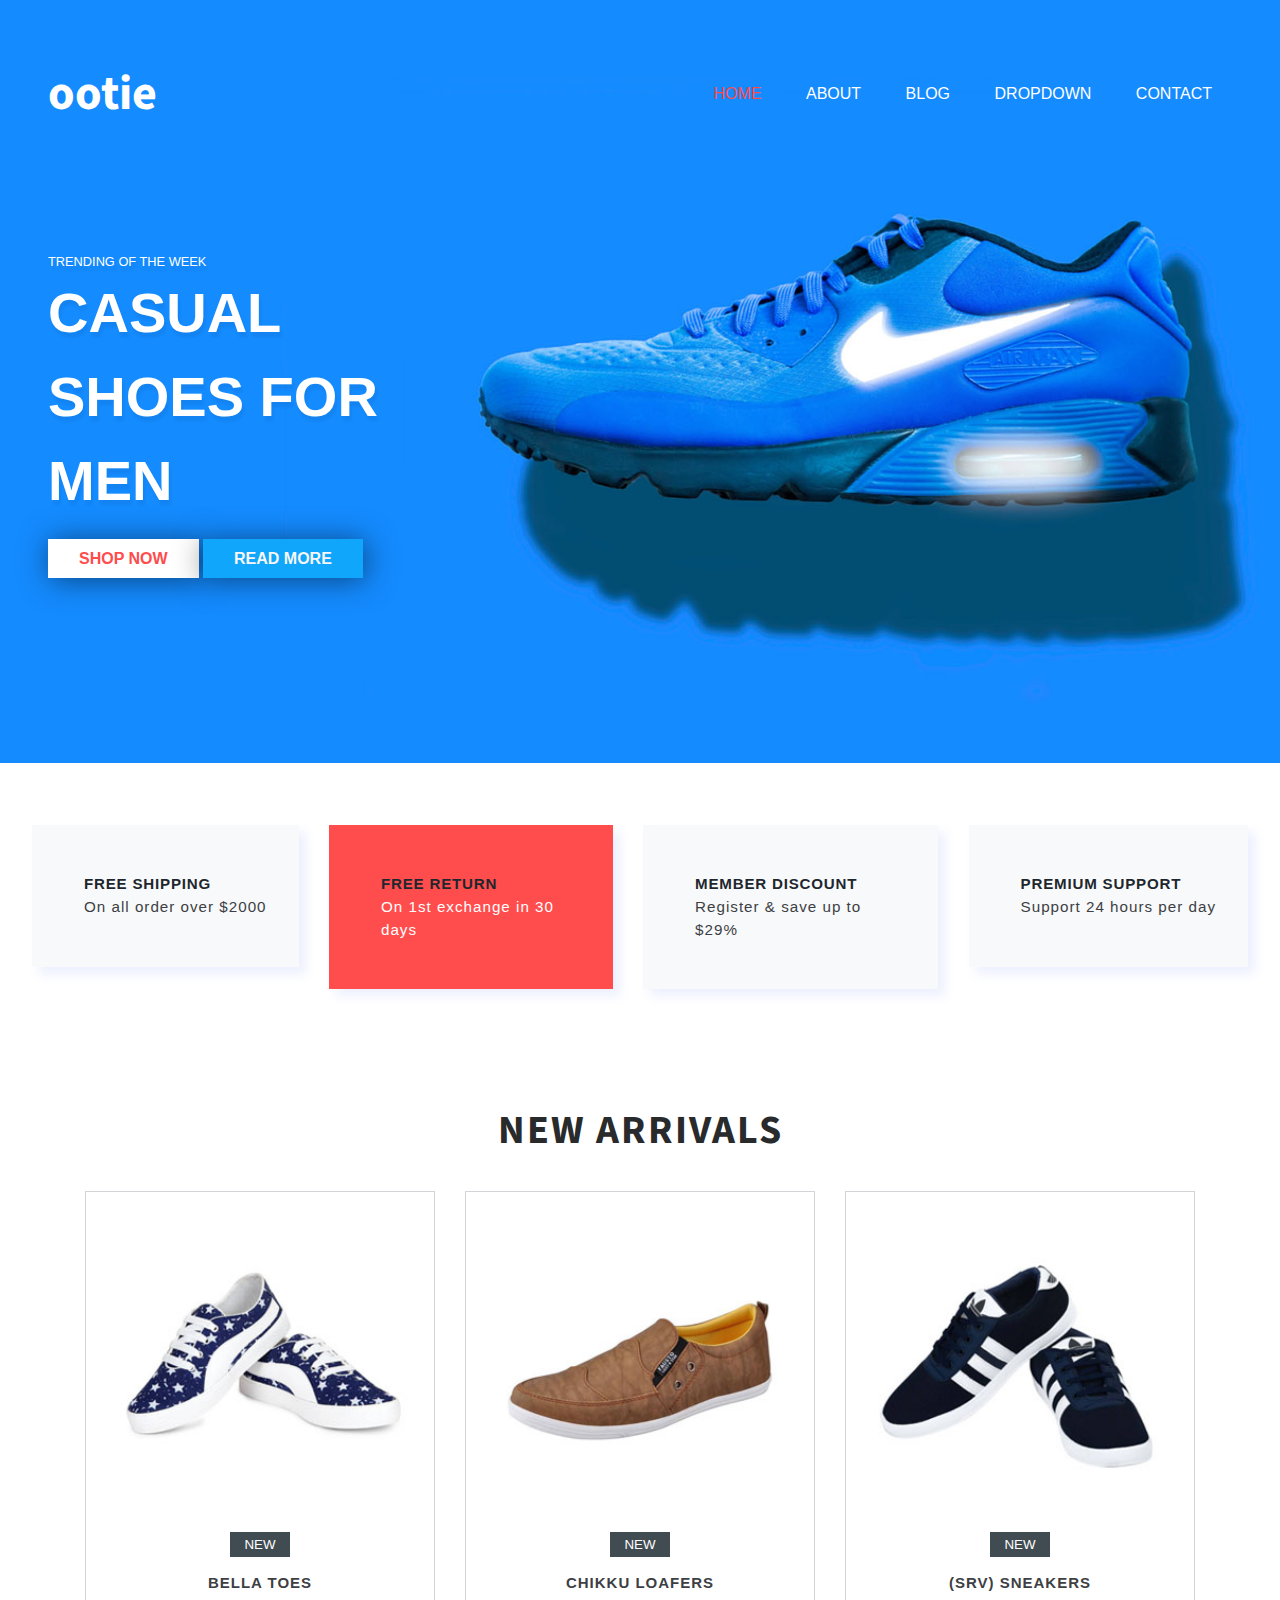
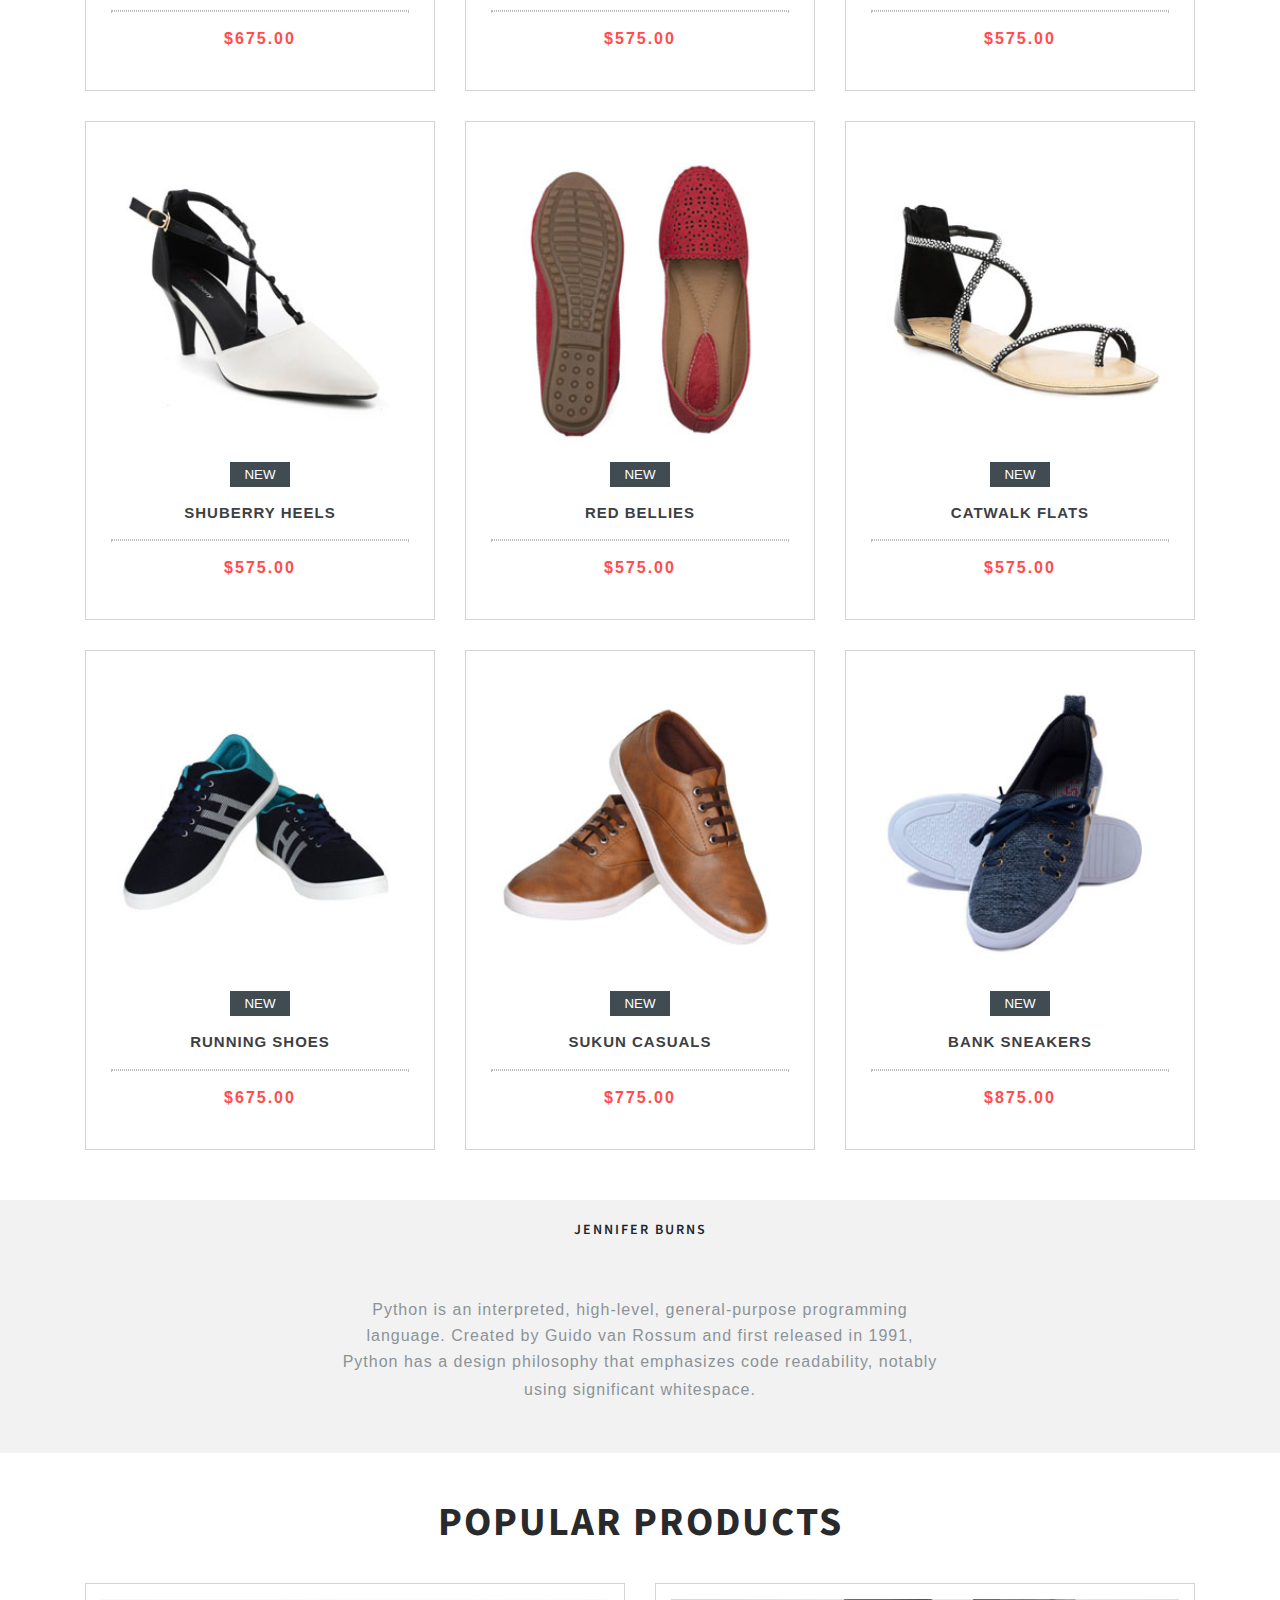
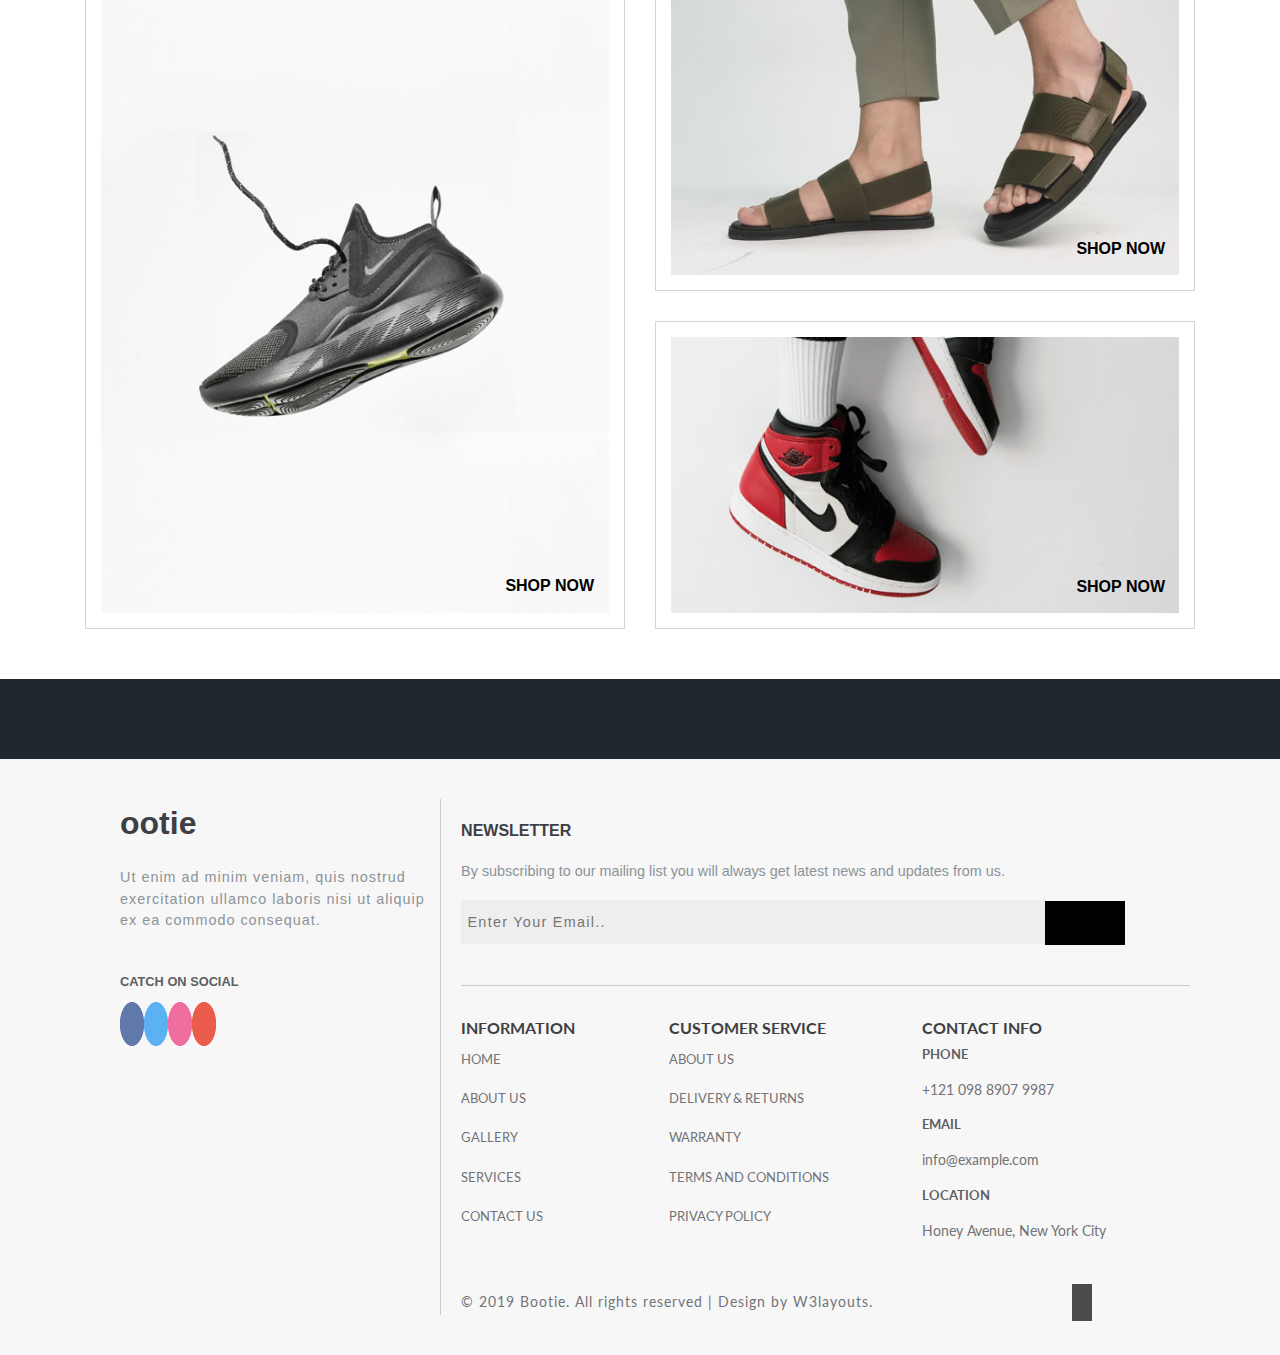
==== commit 871bcf19: "add shop page" ====
--- a/index.html
+++ b/index.html
@@ -291,7 +291,7 @@
 				<div class="footer">
 					<div class="remark">
 						<h3><i class="fas fa-bold"></i>ootie</h3>
-						<p>Ut enim ad minim veniam, quis nostrud exercitation<br> ullamco laboris nisi ut aliquip ex ea commodo consequat.</p>
+						<p>Ut enim ad minim veniam, quis nostrud exercitation ullamco laboris nisi ut aliquip ex ea commodo consequat.</p>
 						<div class="social">
 						<h6 class="uppercase">catch on social</h6>
 							<a href="#"><i class="fab fa-facebook-f fb"></i></i></a>
@@ -338,7 +338,6 @@
 									<p class="capitalize">Honey Avenue, New York City</p>
 								</ul>
 							</div>
-					
 								<!-- Copyright -->
 								<div class="copy-container">
 									<small class="copyright">© 2019 Bootie. All rights reserved | Design by W3layouts.</small>
--- a/assets/stylesheet/style.css
+++ b/assets/stylesheet/style.css
@@ -902,6 +902,101 @@
 	margin: 1.25rem;
 }
 
+/* Shop Page */
+.shop-wrapper {
+	max-width: 1100px;
+	width: 55%;
+	margin: 0 auto;
+	/*padding: 20px;*/
+}
+.shop-container {
+	display: grid;
+	grid-gap: 3rem;
+  grid-template-columns: repeat(2, 1fr);
+  margin-top: 1.25rem;
+}
+.shop-item {
+	border: 1px solid #00000020;
+}
+.shop-info {
+	padding-left: 10px;
+}
+.shop-info h5 {
+	padding-bottom: 15px;
+}
+.shop-info h4 {
+	color: #62676b;
+	font-weight: 400;
+	font-size: 1.3rem;
+	display: inline-block;
+	padding: 0 4px 10px 0;
+}
+.shop-info .email-wrap{
+	/*width: 200px;*/
+	/*display: flex;*/
+}
+/*input .email-wrap {
+	width: 120px;
+}*/
+.shop-info .cancel {
+	text-decoration: line-through;
+	/*margin-bottom: 20px;*/
+}
+.shop-info a {
+	color: #555555;
+	font-size: 0.8rem;
+	padding-bottom: 20px;
+}
+.shop-info button {
+	background: black;
+	font-size: 0.9rem;
+	color: #ff4c4c;
+	height: 2.75rem;
+	width: 5rem;
+	vertical-align: middle;
+	font-weight: 500;
+}
+.email-wrap {
+	padding-bottom: 20px;
+}
+.shop-info .wishlist {
+	text-decoration: underline;
+	color: #555555;
+	font-size: 0.8rem;
+	font-weight: 400;
+}
+.shop-info p {
+	color: #8c9398;
+	font-size: 0.9rem;
+	letter-spacing: 1px;
+	line-height: 1.5;
+}
+.product-info h4 {
+	margin-top: 60px;
+	margin-bottom: 40px;
+	color: #323a40;
+	font-size: 1.2rem;
+}
+.product-info p {
+	font-size: 0.9rem;
+	color: #8c9398;
+	letter-spacing: 1px;
+	line-height: 1.7;
+	margin-bottom: 30px;
+}
+.product-info .product-highlight {
+	color: #89bff3;
+	font-weight: 500;
+	font-style: italic;
+	/*margin: 20px 0;*/
+	font-size: 0.9rem;
+	letter-spacing: 1px;
+	line-height: 1.7;
+}
+.product-featured {
+    grid-template-columns: repeat(auto-fit, minmax(200px, 1fr));
+}
+
 /* Responsive Styling */
 
 @media screen and (max-width: 768px) {
@@ -914,6 +1009,11 @@
 		"three"
 		"two"
 		"one"*/
+	}
+	.shop-container {
+		grid-template-columns: repeat(auto-fit, minmax(300px, 1fr));
+		padding-left: 0;
+		margin-left: 0;
 	}
 	footer {
 		height: 100%;
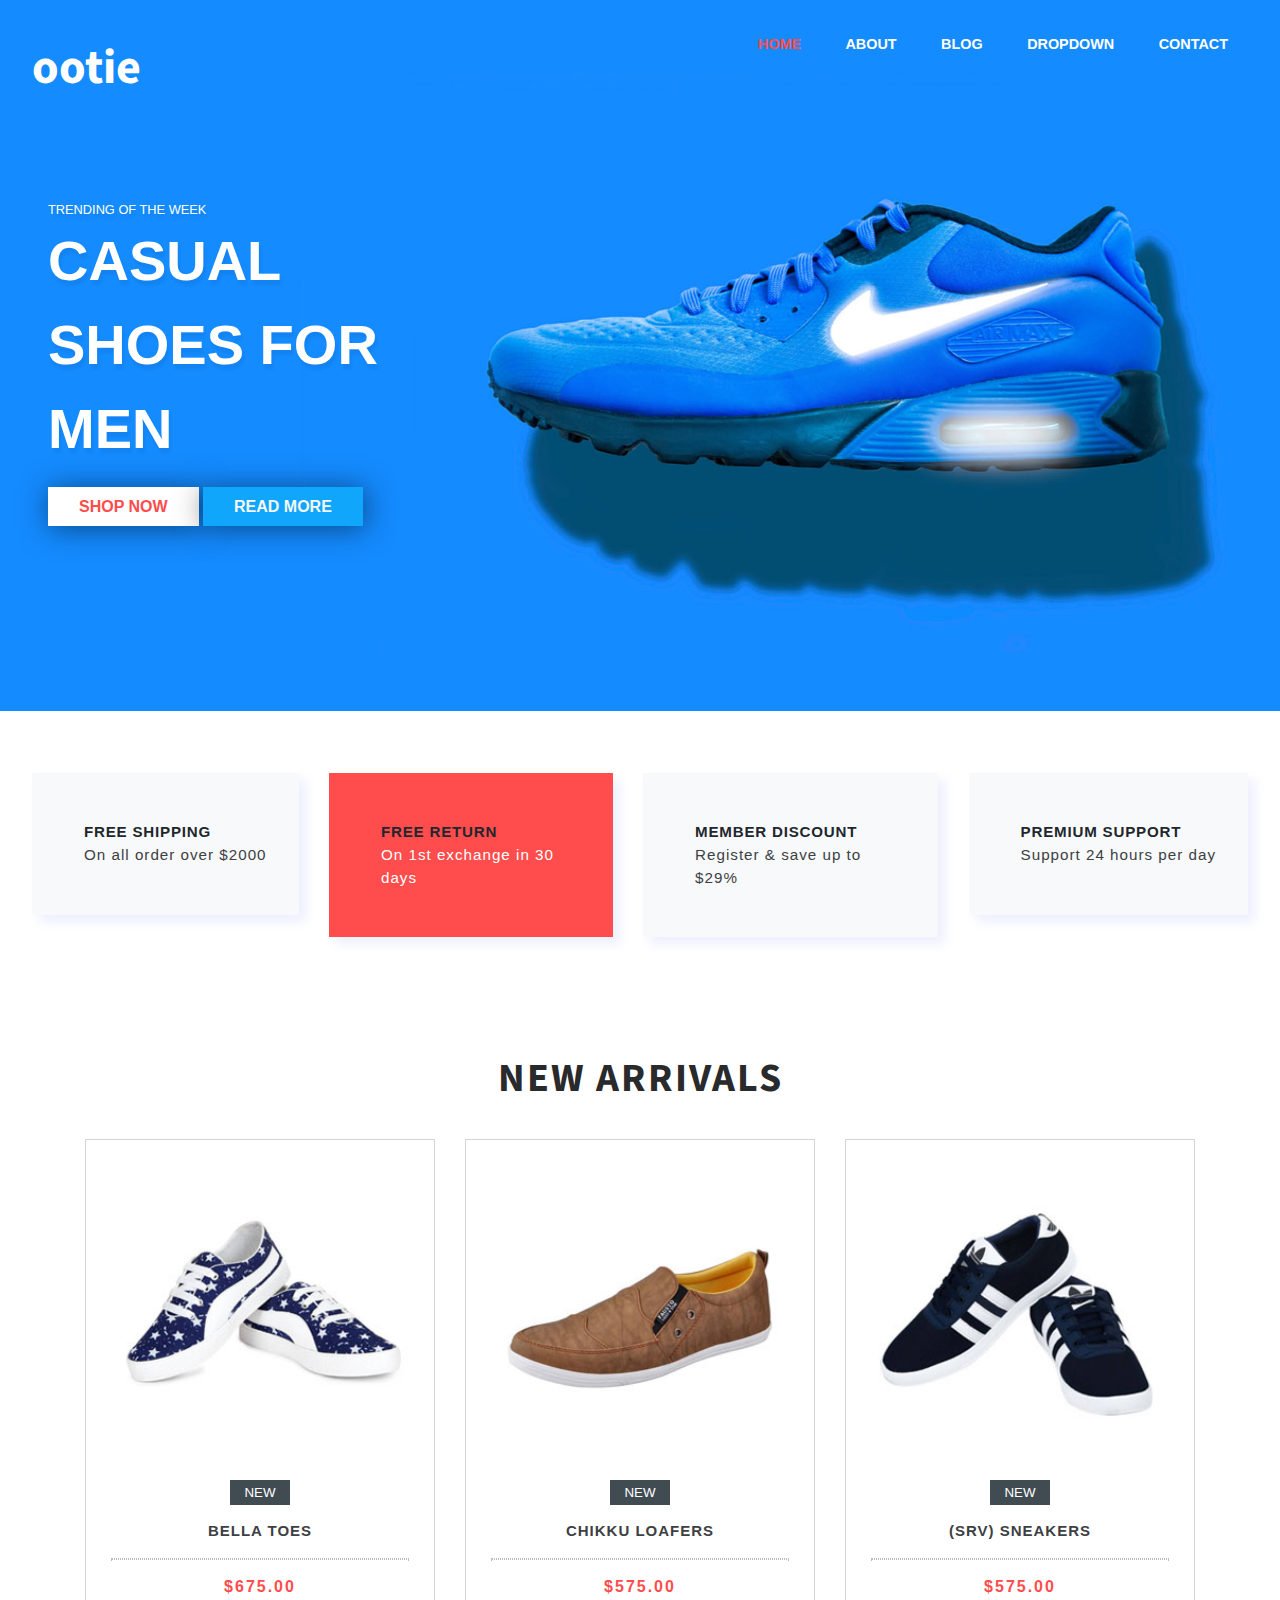
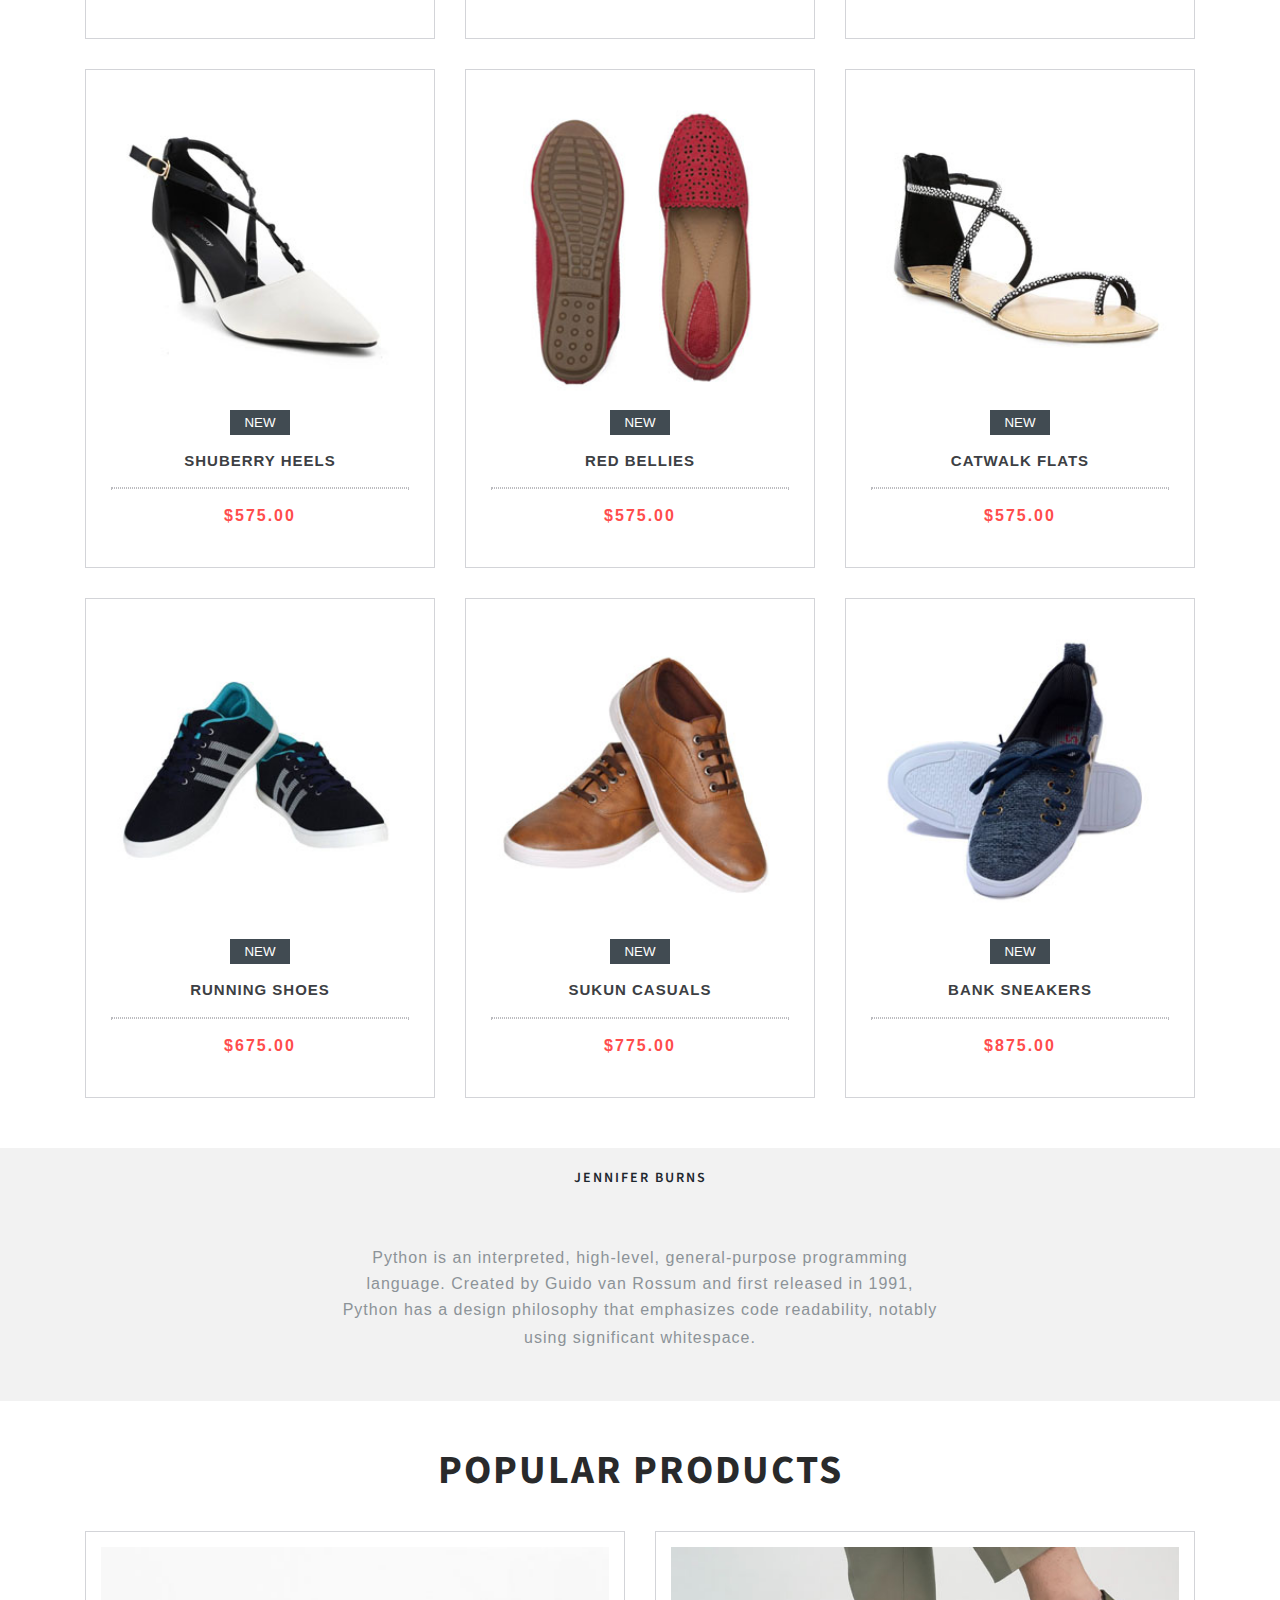
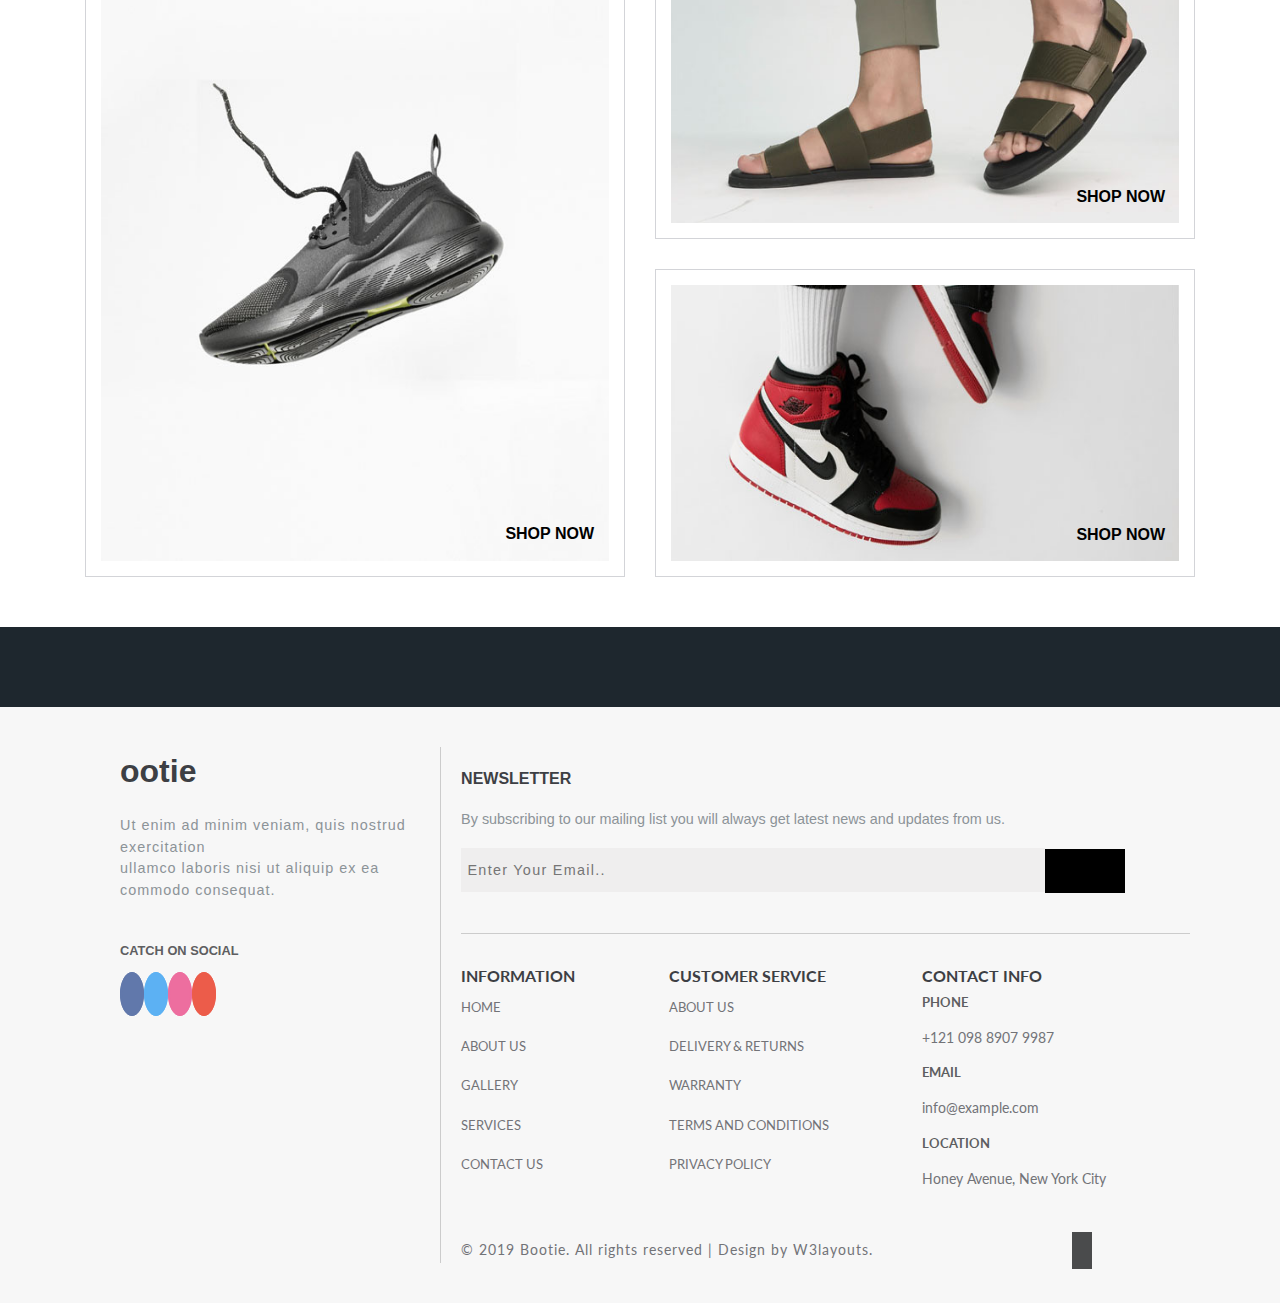
==== commit 6c0d4d6b: "hamburger button added and header modified" ====
--- a/index.html
+++ b/index.html
@@ -22,12 +22,30 @@
 					<h1>
 						<a href="index.html"><i class="fas fa-bold">ootie</i></a>
 					</h1>
-					<ul class="uppercase">
+					<input id="toggle" type="checkbox"/>
+        	<label class="label" for="toggle"><i class="fas fa-bars"></i></label>
+					<ul class="nav__menu uppercase">
+						<li><a class="active nav__link" href="#">home</a></li>
+						<li><a class="nav__link" href="about.html">about</a></li>
+						<li><a class="nav__link" href="blogs.html">blog</a></li>
+						<li class="drop-link">
+							<a class="nav__link"  href="#">dropdown <i class="fas fa-angle-down"></i></a>
+							<div class="drop-box">
+								<ul class="drop-menu">
+									<li><a class="nav__link" href="blogs.html">blog</a></li>
+									<li><a class="nav__link" href="shop.html">Shop now</a></li>
+									<li><a class="nav__link" href="single.html">Single page</a></li>
+								</ul>
+							</div>
+						</li> 
+						<li><a class="nav__link" href="contact.html">contact</a></li>
+					</ul>
+					<!-- <ul class="uppercase">
 						<li><a class="active" href="#">home</a></li>
 						<li><a href="about.html">about</a></li>
 						<li><a href="blogs.html">blog</a></li>
 						<li class="drop-link">
-							<a class="" href="#">dropdown</a>
+							<a class="" href="#">dropdown <i class="fas fa-angle-down"></i></a>
 							<div class="drop-box">
 								<ul class="drop-menu">
 									<li><a href="blogs.html">blog</a></li>
@@ -37,7 +55,7 @@
 							</div>
 						</li>
 						<li><a href="contact.html">contact</a></li>
-					</ul>
+					</ul> -->
 				</nav>
 			</header>
 			<div class="banner-info uppercase">
@@ -291,7 +309,7 @@
 				<div class="footer">
 					<div class="remark">
 						<h3><i class="fas fa-bold"></i>ootie</h3>
-						<p>Ut enim ad minim veniam, quis nostrud exercitation ullamco laboris nisi ut aliquip ex ea commodo consequat.</p>
+						<p>Ut enim ad minim veniam, quis nostrud exercitation<br> ullamco laboris nisi ut aliquip ex ea commodo consequat.</p>
 						<div class="social">
 						<h6 class="uppercase">catch on social</h6>
 							<a href="#"><i class="fab fa-facebook-f fb"></i></i></a>
@@ -338,6 +356,7 @@
 									<p class="capitalize">Honey Avenue, New York City</p>
 								</ul>
 							</div>
+					
 								<!-- Copyright -->
 								<div class="copy-container">
 									<small class="copyright">© 2019 Bootie. All rights reserved | Design by W3layouts.</small>
--- a/assets/stylesheet/style.css
+++ b/assets/stylesheet/style.css
@@ -168,20 +168,23 @@
 /* Header Styles */
 .banner {
 	background: url("./../media/banner.jpg") center;
-	background-size: cover;
+	background-size: 100% 100%;
 	background-repeat: no-repeat;
 	color: white;
 }
 .header {
-	padding: 3rem;
+	max-width: 1300px;
+	width: 100%;
+	margin: 0 auto;
+	padding: 2rem;
 }
 .nav-head {
 	display: flex;
 	justify-content: space-between;
-	align-items: center;
-	padding: 10px 0px;
-	font-size: inherit;
-	text-rendering: auto;
+	/* align-items: center; */
+	/* padding: 10px 0px; */
+	/* font-size: inherit; */
+	/* text-rendering: auto; */
 }
 .nav-head a {
 	color: white;
@@ -204,6 +207,22 @@
   transition-duration: 1s;
   transition-timing-function: linear, ease-in;	
 }
+/* .logo {
+	margin: 0;
+} */
+.nav__menu {
+	@extend .nav;
+}
+.nav__link {
+	font-size: 0.9rem;
+	font-weight: bold;
+	/* font-style: bold; */
+	/* margin-left: 2rem; */
+	transition: all 200ms ease-in-out;
+}
+#toggle, .label {
+	display: none;
+}
 /*Dropdown*/
 .drop-link {
 	position: relative;
@@ -213,24 +232,25 @@
 	left: 50%;
 	transform: translateX(-50%);
 	z-index: 1;
-	padding-top: 20px;
+	/* padding-top: 20px; */
 }
 .drop-menu {
 	background:#ffffff;
 	border-radius: 6px;
 	padding: 20px 20px;
 	text-align: left;
-	width: 200px;
+	width: 180px;
 	display: none;
 }
 .drop-menu li {
 	display: block;
+	/* padding-left: 1rem; */
 	margin: 0;
 }
 .drop-menu li a {
 	display: block;
 	background: none;
-	padding: 0;
+	padding: 0.5rem 1rem;
 	margin: 10px 0px;
 	color: black;
 	font-family: 'Source Sans Pro', sans-serif;
@@ -288,7 +308,7 @@
 	grid-template-areas: "one two three four"
 }
 .icon-content {
-	display: grid;
+	display: grid; 
 	grid-template-columns: auto 1fr;
 	font-size: 1.35rem;
 	line-height: 1.5;
@@ -902,118 +922,45 @@
 	margin: 1.25rem;
 }
 
-/* Shop Page */
-.shop-wrapper {
-	max-width: 1100px;
-	width: 55%;
-	margin: 0 auto;
-	/*padding: 20px;*/
-}
-.shop-container {
-	display: grid;
-	grid-gap: 3rem;
-  grid-template-columns: repeat(2, 1fr);
-  margin-top: 1.25rem;
-}
-.shop-item {
-	border: 1px solid #00000020;
-}
-.shop-info {
-	padding-left: 10px;
-}
-.shop-info h5 {
-	padding-bottom: 15px;
-}
-.shop-info h4 {
-	color: #62676b;
-	font-weight: 400;
-	font-size: 1.3rem;
-	display: inline-block;
-	padding: 0 4px 10px 0;
-}
-.shop-info .email-wrap{
-	/*width: 200px;*/
-	/*display: flex;*/
-}
-/*input .email-wrap {
-	width: 120px;
-}*/
-.shop-info .cancel {
-	text-decoration: line-through;
-	/*margin-bottom: 20px;*/
-}
-.shop-info a {
-	color: #555555;
-	font-size: 0.8rem;
-	padding-bottom: 20px;
-}
-.shop-info button {
-	background: black;
-	font-size: 0.9rem;
-	color: #ff4c4c;
-	height: 2.75rem;
-	width: 5rem;
-	vertical-align: middle;
-	font-weight: 500;
-}
-.email-wrap {
-	padding-bottom: 20px;
-}
-.shop-info .wishlist {
-	text-decoration: underline;
-	color: #555555;
-	font-size: 0.8rem;
-	font-weight: 400;
-}
-.shop-info p {
-	color: #8c9398;
-	font-size: 0.9rem;
-	letter-spacing: 1px;
-	line-height: 1.5;
-}
-.product-info h4 {
-	margin-top: 60px;
-	margin-bottom: 40px;
-	color: #323a40;
-	font-size: 1.2rem;
-}
-.product-info p {
-	font-size: 0.9rem;
-	color: #8c9398;
-	letter-spacing: 1px;
-	line-height: 1.7;
-	margin-bottom: 30px;
-}
-.product-info .product-highlight {
-	color: #89bff3;
-	font-weight: 500;
-	font-style: italic;
-	/*margin: 20px 0;*/
-	font-size: 0.9rem;
-	letter-spacing: 1px;
-	line-height: 1.7;
-}
-.product-featured {
-    grid-template-columns: repeat(auto-fit, minmax(200px, 1fr));
-}
-
 /* Responsive Styling */
+/* STYLE FOR HAMBURGER */
+@media all and (max-width: 768px) {
+	.label {
+		display: block;
+	}
+	#toggle:checked ~ .nav__menu {
+		display: block;
+	}
+	.nav__menu {
+		display: flex;
+		/* flex-direction: column; */
+		position: absolute;
+		right: 1.0rem;
+		margin-left: 1rem;
+		/* left: auto; */
+		top: 3.5rem;
+		display: none;
+		background: rgba(16, 16, 16, 0.85);
+		padding: 20px;
+	}
+	.nav__link {
+		margin-left: 0;
+		margin-bottom: 3rem;
+		display: block;
+	}
+}
 
 @media screen and (max-width: 768px) {
 	.quote {
 		width: 100%;
 	}
+	.f
 	.blog-container {
 		grid-template-columns: repeat(auto-fit, minmax(300px, 1fr));
 		/*grid-template-areas: 
 		"three"
 		"two"
 		"one"*/
-	}
-	.shop-container {
-		grid-template-columns: repeat(auto-fit, minmax(300px, 1fr));
-		padding-left: 0;
-		margin-left: 0;
 	}
 	footer {
 		height: 100%;
@@ -1055,4 +1002,93 @@
 	.popular-container {
 		grid-template-rows: repeat(2, 174px);
 	}
-}+	.banner-buttons {
+		margin-top: 20px;
+		/* padding: 12rem; */
+	}  
+	.banner {
+		background-size:cover;
+	}
+	.banner-info {
+		width: 100%;
+		padding: 1rem 0 0 1rem;
+		margin: 0;
+	}
+	.banner-buttons {
+		padding-top: 1rem;
+		padding-bottom: 3rem;
+	}
+	 .banner-info h3 {
+		font-size: 3.0rem;
+	}  
+	/* .nav-head {
+		padding-bottom: 0;
+	} */
+	.banner-info .btn {
+		/* padding: 2px; */
+		/* margin-top: 20px; */
+		/* border-radius: 0px; */
+		/* font-weight: 600; */
+		/* margin-bottom: 10px; */
+		/* box-shadow: 2px 2px 30px 0px rgba(0, 0, 0, 0.5);  */
+		/*color:#ff4c4c;
+		background: #ffffff; */
+	}
+	.banner-info .read-btn {
+		background: #10A6FB;
+		color: #f7f7f7;
+		/* margin-top: 70px; */
+	} 
+	.about-container h3  {
+		font-size: 1.5rem ;
+		letter-spacing: 1px;
+		font-family: sans-serif;
+		padding: 0;
+		margin: 0;
+	}
+	.about-para {
+		padding: 2rem 3rem; 
+		/* letter-spacing: 1.0;*/
+	  line-height: 1.5;
+		font-size: 0.9em;
+		color: #8c9398;
+		line-height: 2em;
+		letter-spacing: 1px;
+		text-align: center;
+	}
+	.features-section {
+		display: grid;
+		grid-template-areas: 
+		"one"
+		"two"
+		"three"
+		"four"
+	}
+}
+/* media query for header
+/* media query 
+
+@media all and (max-width: 1000px) {
+  .nav-head ul {
+		align-items: center;
+		flex-direction: column;
+		flex-wrap: nowrap;
+  }
+  .flex-nav li {
+    /* flex: 1 1 50%; */
+ }
+}
+/* @media all and (min-width: 500px) {
+  .nav-head li{
+    flex-basis:100%; 
+	}
+	.icon-content {
+		width: 100%;
+	}
+	.nav-head ul {
+		align-items: center;
+		flex-direction: column;
+		flex-wrap: nowrap;
+  }
+}  */
+  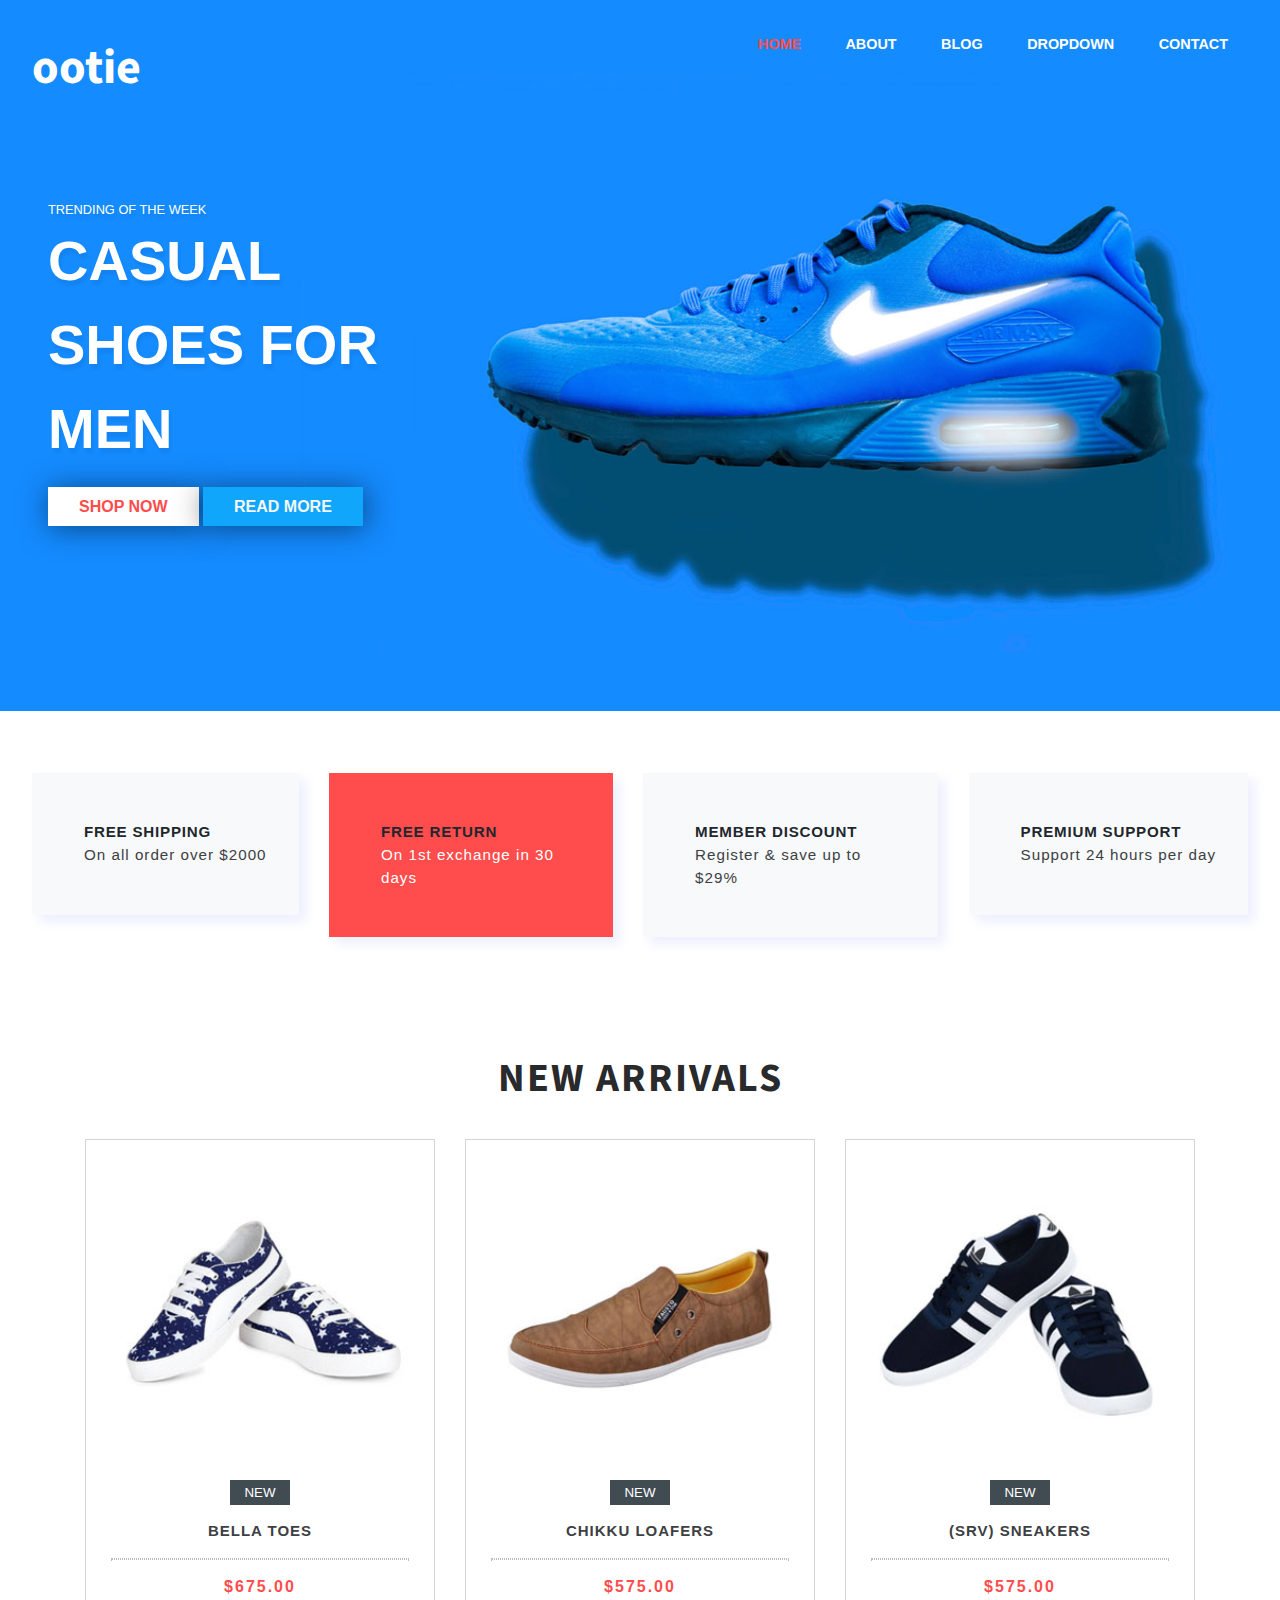
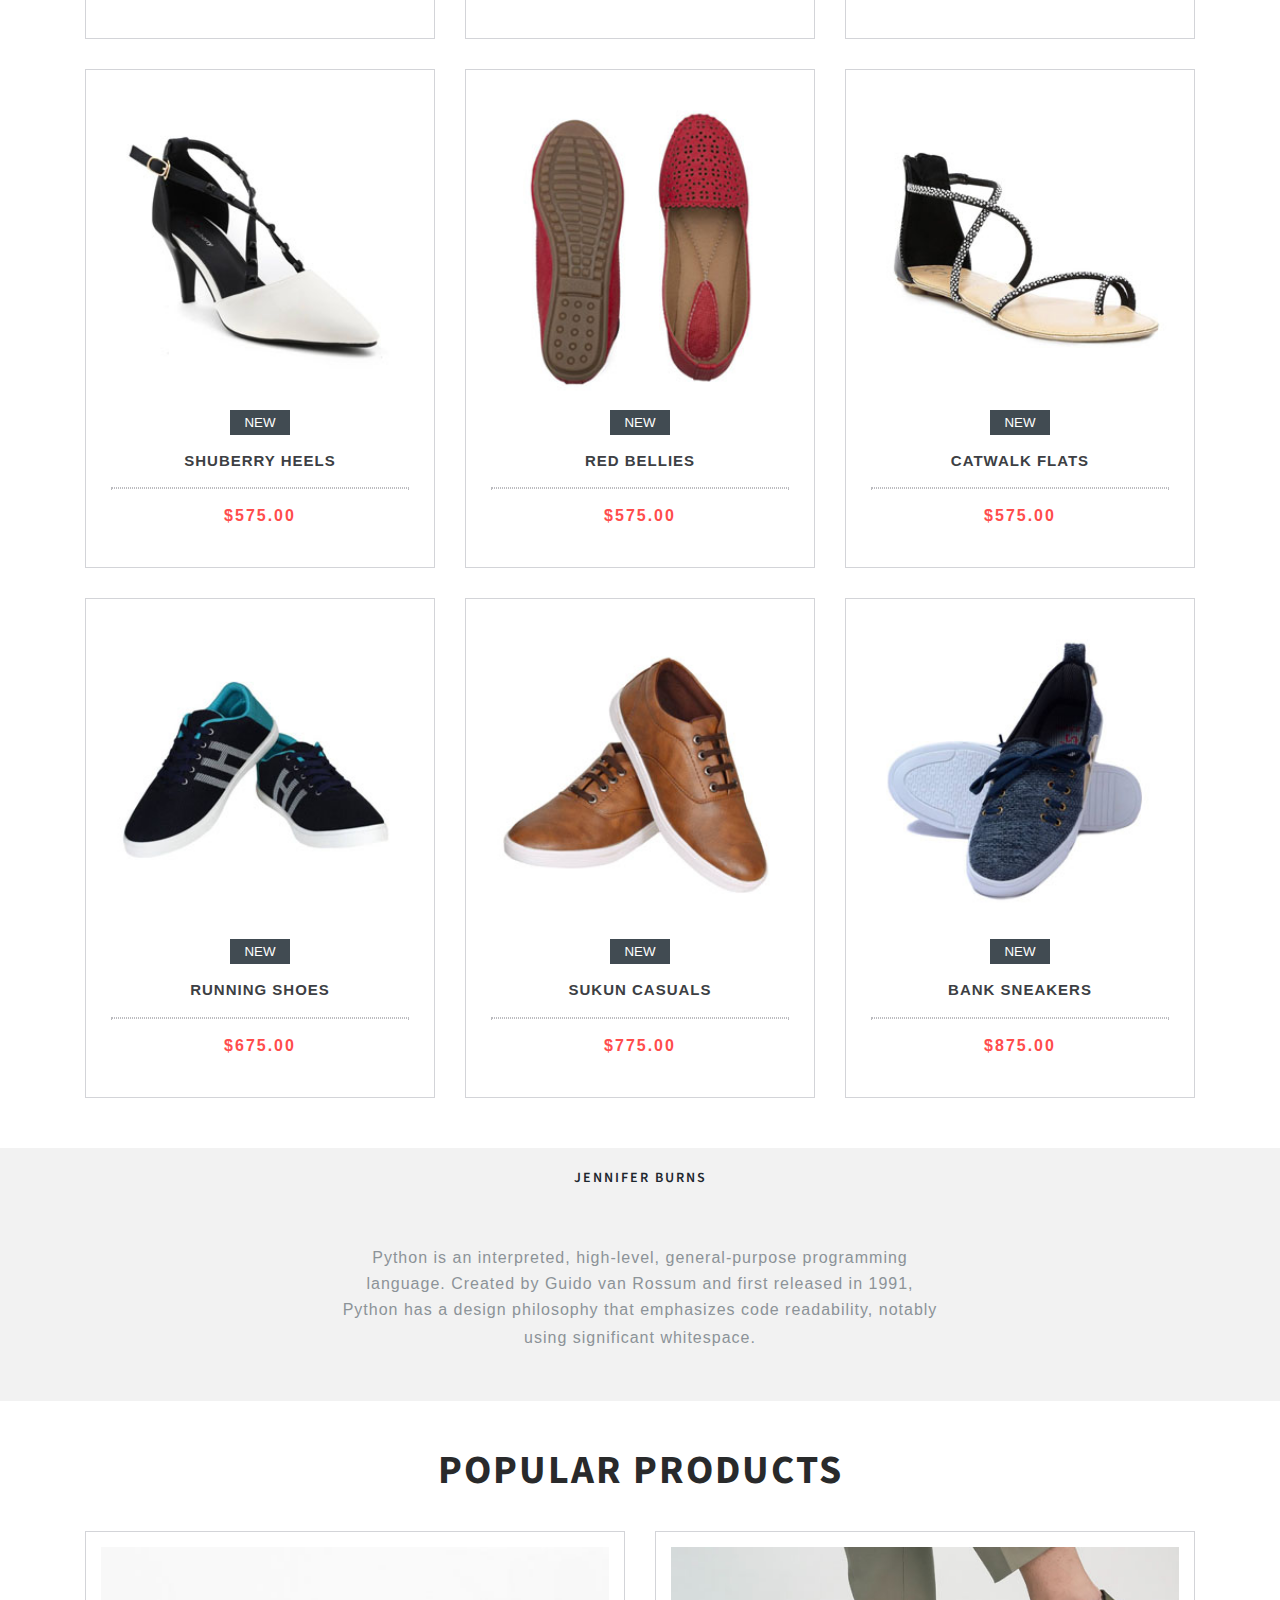
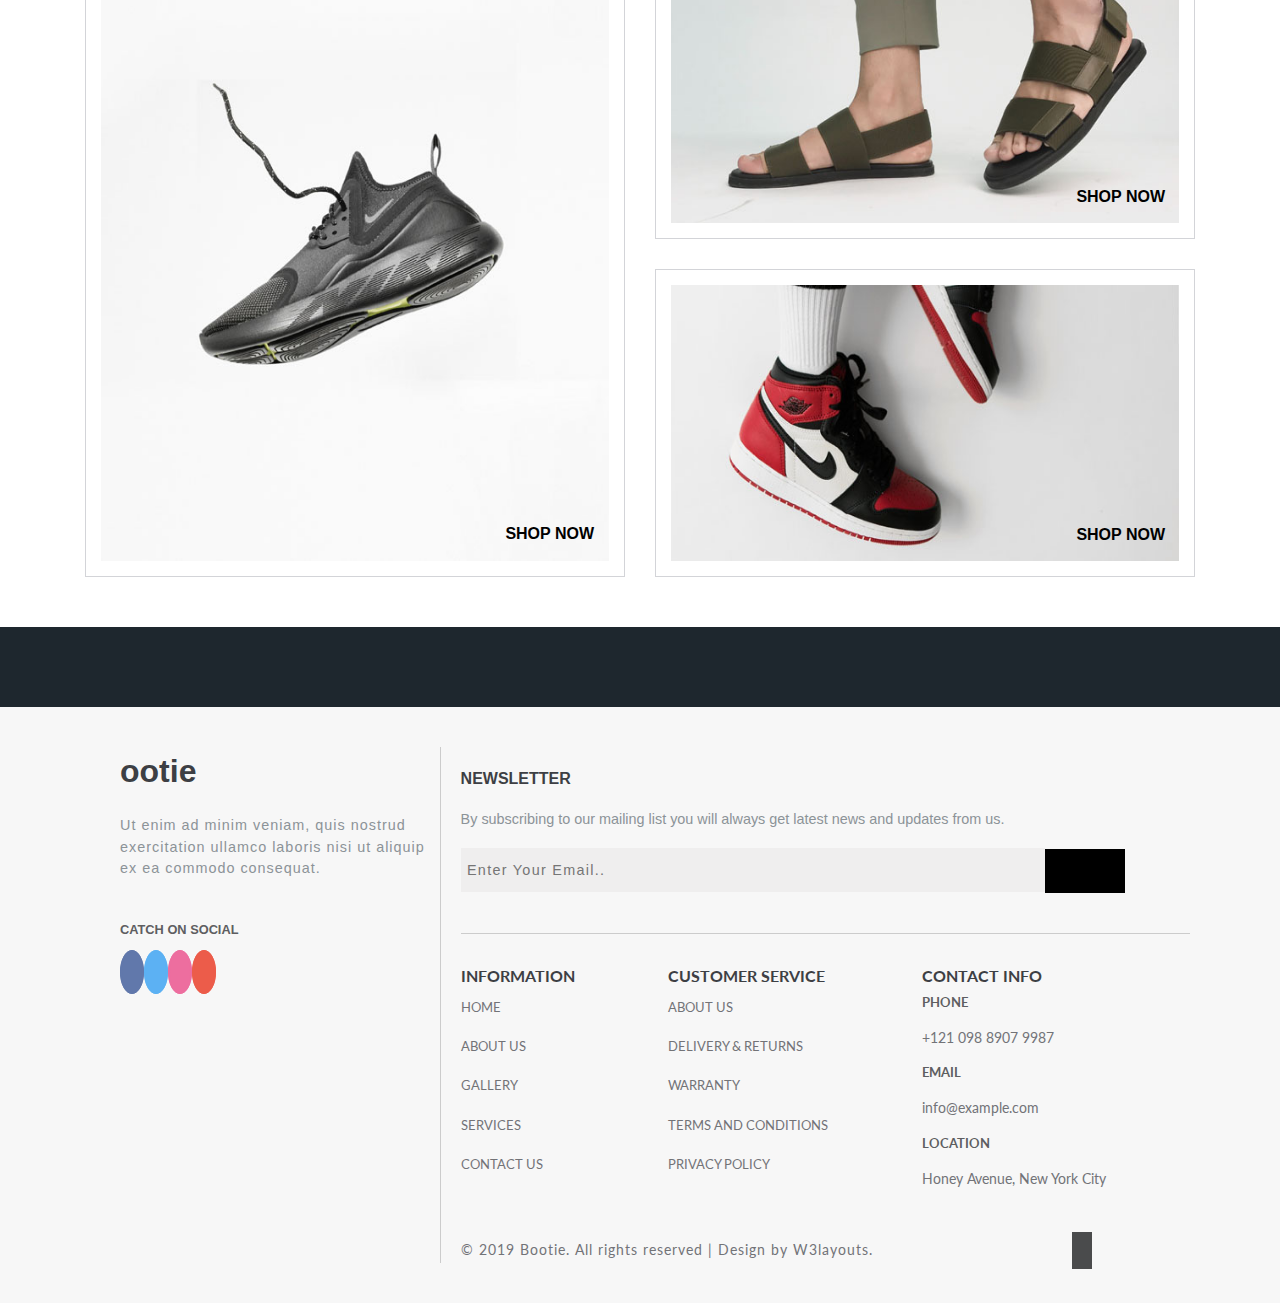
==== commit f3639ef5: "merge build-footer and solve some issues" ====
--- a/index.html
+++ b/index.html
@@ -40,22 +40,6 @@
 						</li> 
 						<li><a class="nav__link" href="contact.html">contact</a></li>
 					</ul>
-					<!-- <ul class="uppercase">
-						<li><a class="active" href="#">home</a></li>
-						<li><a href="about.html">about</a></li>
-						<li><a href="blogs.html">blog</a></li>
-						<li class="drop-link">
-							<a class="" href="#">dropdown <i class="fas fa-angle-down"></i></a>
-							<div class="drop-box">
-								<ul class="drop-menu">
-									<li><a href="blogs.html">blog</a></li>
-									<li><a href="#">Shop now</a></li>
-									<li><a href="single.html">Single page</a></li>
-								</ul>
-							</div>
-						</li>
-						<li><a href="contact.html">contact</a></li>
-					</ul> -->
 				</nav>
 			</header>
 			<div class="banner-info uppercase">
@@ -293,12 +277,12 @@
 			<div class="common-wrapper">
 				<div>
 					<ul class="brand-icons">
-						<li><a><i class="fab fa-android"></i></a></li>
-						<li><a><i class="fab fa-app-store-ios"></i></a></li>
-						<li><a><i class="fas fa-apple-alt"></i></a></li>
-						<li><a><i class="fas fa-archive"></i></a></li>
-						<li><a><i class="fab fa-angular"></i></a></li>
-						<li><a><i class="fab fa-dropbox"></i></a></li>
+						<li><a href="#"><i class="fab fa-android"></i></a></li>
+						<li><a href="#"><i class="fab fa-app-store-ios"></i></a></li>
+						<li><a href="#"><i class="fas fa-apple-alt"></i></a></li>
+						<li><a href="#"><i class="fas fa-archive"></i></a></li>
+						<li><a href="#"><i class="fab fa-angular"></i></a></li>
+						<li><a href="#"><i class="fab fa-dropbox"></i></a></li>
 					</ul>
 				</div>
 			</div>
@@ -309,7 +293,7 @@
 				<div class="footer">
 					<div class="remark">
 						<h3><i class="fas fa-bold"></i>ootie</h3>
-						<p>Ut enim ad minim veniam, quis nostrud exercitation<br> ullamco laboris nisi ut aliquip ex ea commodo consequat.</p>
+						<p>Ut enim ad minim veniam, quis nostrud exercitation ullamco laboris nisi ut aliquip ex ea commodo consequat.</p>
 						<div class="social">
 						<h6 class="uppercase">catch on social</h6>
 							<a href="#"><i class="fab fa-facebook-f fb"></i></i></a>
@@ -356,7 +340,6 @@
 									<p class="capitalize">Honey Avenue, New York City</p>
 								</ul>
 							</div>
-					
 								<!-- Copyright -->
 								<div class="copy-container">
 									<small class="copyright">© 2019 Bootie. All rights reserved | Design by W3layouts.</small>
--- a/assets/stylesheet/style.css
+++ b/assets/stylesheet/style.css
@@ -643,7 +643,7 @@
 }
 .remark {
 	width: 33.3%;
-	margin-left: 5rem;
+	padding-left: 5rem;
 }
 .remark h3 {
 	color: var(--body-text-two);
@@ -922,9 +922,204 @@
 	margin: 1.25rem;
 }
 
+
+/* Shop-Now page styles */
+.shop-wrapper {
+	max-width: 1200px;
+	width: 100%;
+	padding: 20px;
+	margin: 0 auto;
+}
+.shop-wrapper h5 {
+	padding: 10px 0;
+	color: #1e272e;
+	letter-spacing: 2px;
+	font-weight: 600;
+}
+.shop-wrapper li {
+	color: #8c9398;
+	padding-bottom: 10px;
+}
+.shop-grid {
+	display: grid;
+	grid-template-columns: 1fr 2fr;
+	/* grid-gap: 30px; */
+}
+/* Product Search Bar */
+.col-1-heading {
+	padding-right: 30px;
+}
+.product-search {
+	display: flex;
+}
+.product-search input {
+	height: 46px;
+	padding: 10px;
+	border: 1px solid lightgray;
+	flex: 0 0 77%;
+}
+.product-search button {
+	background-color: black;
+	padding: 15px 35px;
+	flex: 0 0 22%;
+}
+.product-search button a {
+	color: red;
+}
+.collection-list p {
+	display: inline-block;
+	padding-left: 5px;
+}
+/* Customer Review Section */
+.customer-review-container ul {
+	display: flex;
+}
+.customer-review-container .stars p {
+	color: #858484;
+	font-size: 12px;
+	padding: 5px;
+}
+/* Special Deals section */
+.deal-row {
+	display: flex;
+	padding: 0 10px;
+	margin: 10px 0;
+}
+.deals-grid img {
+	border: 1px solid #d3d4d8;
+}
+.deal-text {
+	padding: 0 12px;
+}
+.deal-row p:first-of-type {
+	text-transform: uppercase;
+	font-size: 13px;
+	letter-spacing: 1px;
+	font-weight: 600;
+} 
+.deal-row a {
+	font-size: 14px;
+	color: #6d6c6c;
+}
+/* Shop-Col-2 styles */
+.shop-col-2 {
+	display: grid;
+	grid-template-columns: repeat(auto-fit, minmax(220px, 1fr));
+}
+.flat50 {
+	position: relative;
+}
+.flat50-text {
+	color: white;
+	position: absolute;
+	right: 30px;
+	top: 120px;
+}
+.flat50-text a {
+	color: white;
+}
+
+/* Shop Page */
+.single-page-wrapper {
+	max-width: 1100px;
+	width: 55%;
+	margin: 0 auto;
+	/*padding: 20px;*/
+}
+.shop-container {
+	display: grid;
+	grid-gap: 3rem;
+  grid-template-columns: repeat(2, 1fr);
+  margin-top: 1.25rem;
+}
+.shop-item {
+	border: 1px solid #00000020;
+}
+.shop-info {
+	padding-left: 10px;
+}
+.shop-info h5 {
+	padding-bottom: 15px;
+}
+.shop-info h4 {
+	color: #62676b;
+	font-weight: 400;
+	font-size: 1.3rem;
+	display: inline-block;
+	padding: 0 4px 10px 0;
+}
+.shop-info .cancel {
+	text-decoration: line-through;
+	/*margin-bottom: 20px;*/
+}
+.shop-info a {
+	color: #555555;
+	font-size: 0.8rem;
+	padding-bottom: 20px;
+}
+.shop-info button {
+	background: black;
+	font-size: 0.9rem;
+	color: #ff4c4c;
+	height: 2.75rem;
+	width: 5rem;
+	vertical-align: middle;
+	font-weight: 500;
+}
+.email-wrap {
+	padding-bottom: 20px;
+}
+.shop-info .wishlist {
+	text-decoration: underline;
+	color: #555555;
+	font-size: 0.8rem;
+	font-weight: 400;
+}
+.shop-info p {
+	color: #8c9398;
+	font-size: 0.9rem;
+	letter-spacing: 1px;
+	line-height: 1.5;
+}
+.product-info h4 {
+	margin-top: 60px;
+	margin-bottom: 40px;
+	color: #323a40;
+	font-size: 1.2rem;
+}
+.product-info p {
+	font-size: 0.9rem;
+	color: #8c9398;
+	letter-spacing: 1px;
+	line-height: 1.7;
+	margin-bottom: 30px;
+}
+.product-info .product-highlight {
+	color: #89bff3;
+	font-weight: 500;
+	font-style: italic;
+	/*margin: 20px 0;*/
+	font-size: 0.9rem;
+	letter-spacing: 1px;
+	line-height: 1.7;
+}
+.product-featured {
+    grid-template-columns: repeat(auto-fit, minmax(200px, 1fr));
+}
+
 /* Responsive Styling */
 /* STYLE FOR HAMBURGER */
-@media all and (max-width: 768px) {
+	
+@media screen and (max-width: 992px) {
+	.shop-grid {
+		grid-template-columns: 1fr;
+	}
+	.shop-wrapper {
+		max-width: 720px !important;
+	}
+}
+
+@media screen and (max-width: 768px) {
 	.label {
 		display: block;
 	}
@@ -948,20 +1143,18 @@
 		margin-bottom: 3rem;
 		display: block;
 	}
-}
-
-@media screen and (max-width: 768px) {
 	.quote {
 		width: 100%;
 	}
-	.f
 	.blog-container {
 		grid-template-columns: repeat(auto-fit, minmax(300px, 1fr));
-		/*grid-template-areas: 
-		"three"
-		"two"
-		"one"*/
-	}
+	}
+	.shop-container {
+		grid-template-columns: repeat(auto-fit, minmax(300px, 1fr));
+		padding-left: 0;
+		margin-left: 0;
+	}
+	
 	footer {
 		height: 100%;
 		margin: 0.625rem 0;
@@ -972,19 +1165,18 @@
 	}
 	.news-wrapper, .links-container {
 		display: block;
-		margin: 0.625rem 0.625rem;
+		padding: 0.625rem 0.625rem;
 		padding: 0;
 		border-top: none;
-		/*padding-bottom: 20px;*/
 	}
 	.email input {
 		width: 65%;
 		height: 2.75rem;
 		margin-left: 10px;
-}
+	}
 	.remark, .news-wrapper {
 		width: 100%;
-		margin-left: 0.625rem;
+		padding-left: 0.625rem;
 		border-left: none;
 	} 
 	.arrow {
@@ -996,16 +1188,15 @@
 	.news-wrapper ul {
 		margin-bottom: 60px;
 	}
-}
-
-@media all  and (max-width: 630px) {
+	.shop-grid {
+		grid-template-columns: 1fr;
+	}
+}
+
+@media all and (max-width: 630px) {
 	.popular-container {
 		grid-template-rows: repeat(2, 174px);
 	}
-	.banner-buttons {
-		margin-top: 20px;
-		/* padding: 12rem; */
-	}  
 	.banner {
 		background-size:cover;
 	}
@@ -1017,27 +1208,14 @@
 	.banner-buttons {
 		padding-top: 1rem;
 		padding-bottom: 3rem;
+		margin-top: 20px;
 	}
 	 .banner-info h3 {
 		font-size: 3.0rem;
-	}  
-	/* .nav-head {
-		padding-bottom: 0;
-	} */
-	.banner-info .btn {
-		/* padding: 2px; */
-		/* margin-top: 20px; */
-		/* border-radius: 0px; */
-		/* font-weight: 600; */
-		/* margin-bottom: 10px; */
-		/* box-shadow: 2px 2px 30px 0px rgba(0, 0, 0, 0.5);  */
-		/*color:#ff4c4c;
-		background: #ffffff; */
 	}
 	.banner-info .read-btn {
 		background: #10A6FB;
 		color: #f7f7f7;
-		/* margin-top: 70px; */
 	} 
 	.about-container h3  {
 		font-size: 1.5rem ;
@@ -1048,7 +1226,6 @@
 	}
 	.about-para {
 		padding: 2rem 3rem; 
-		/* letter-spacing: 1.0;*/
 	  line-height: 1.5;
 		font-size: 0.9em;
 		color: #8c9398;
@@ -1062,33 +1239,6 @@
 		"one"
 		"two"
 		"three"
-		"four"
-	}
-}
-/* media query for header
-/* media query 
-
-@media all and (max-width: 1000px) {
-  .nav-head ul {
-		align-items: center;
-		flex-direction: column;
-		flex-wrap: nowrap;
-  }
-  .flex-nav li {
-    /* flex: 1 1 50%; */
- }
-}
-/* @media all and (min-width: 500px) {
-  .nav-head li{
-    flex-basis:100%; 
-	}
-	.icon-content {
-		width: 100%;
-	}
-	.nav-head ul {
-		align-items: center;
-		flex-direction: column;
-		flex-wrap: nowrap;
-  }
-}  */
-  +		"four";
+	}
+}
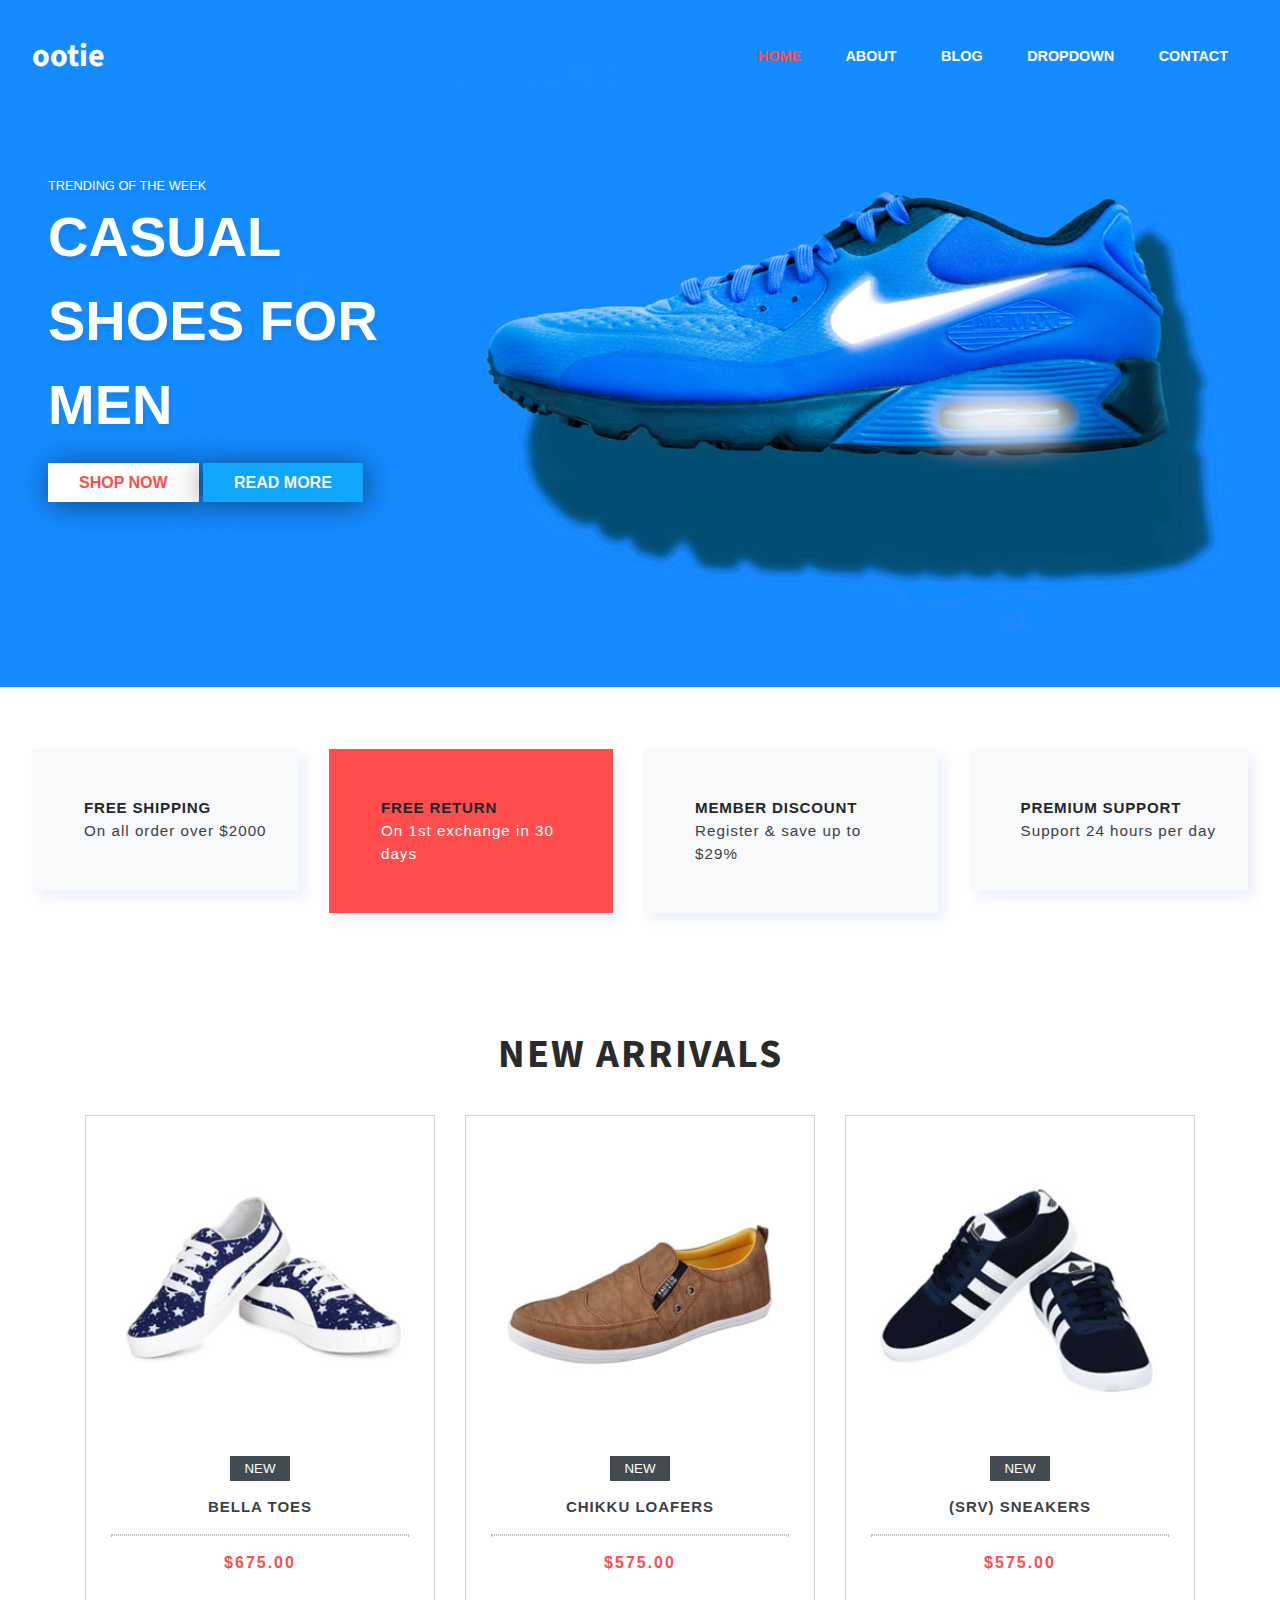
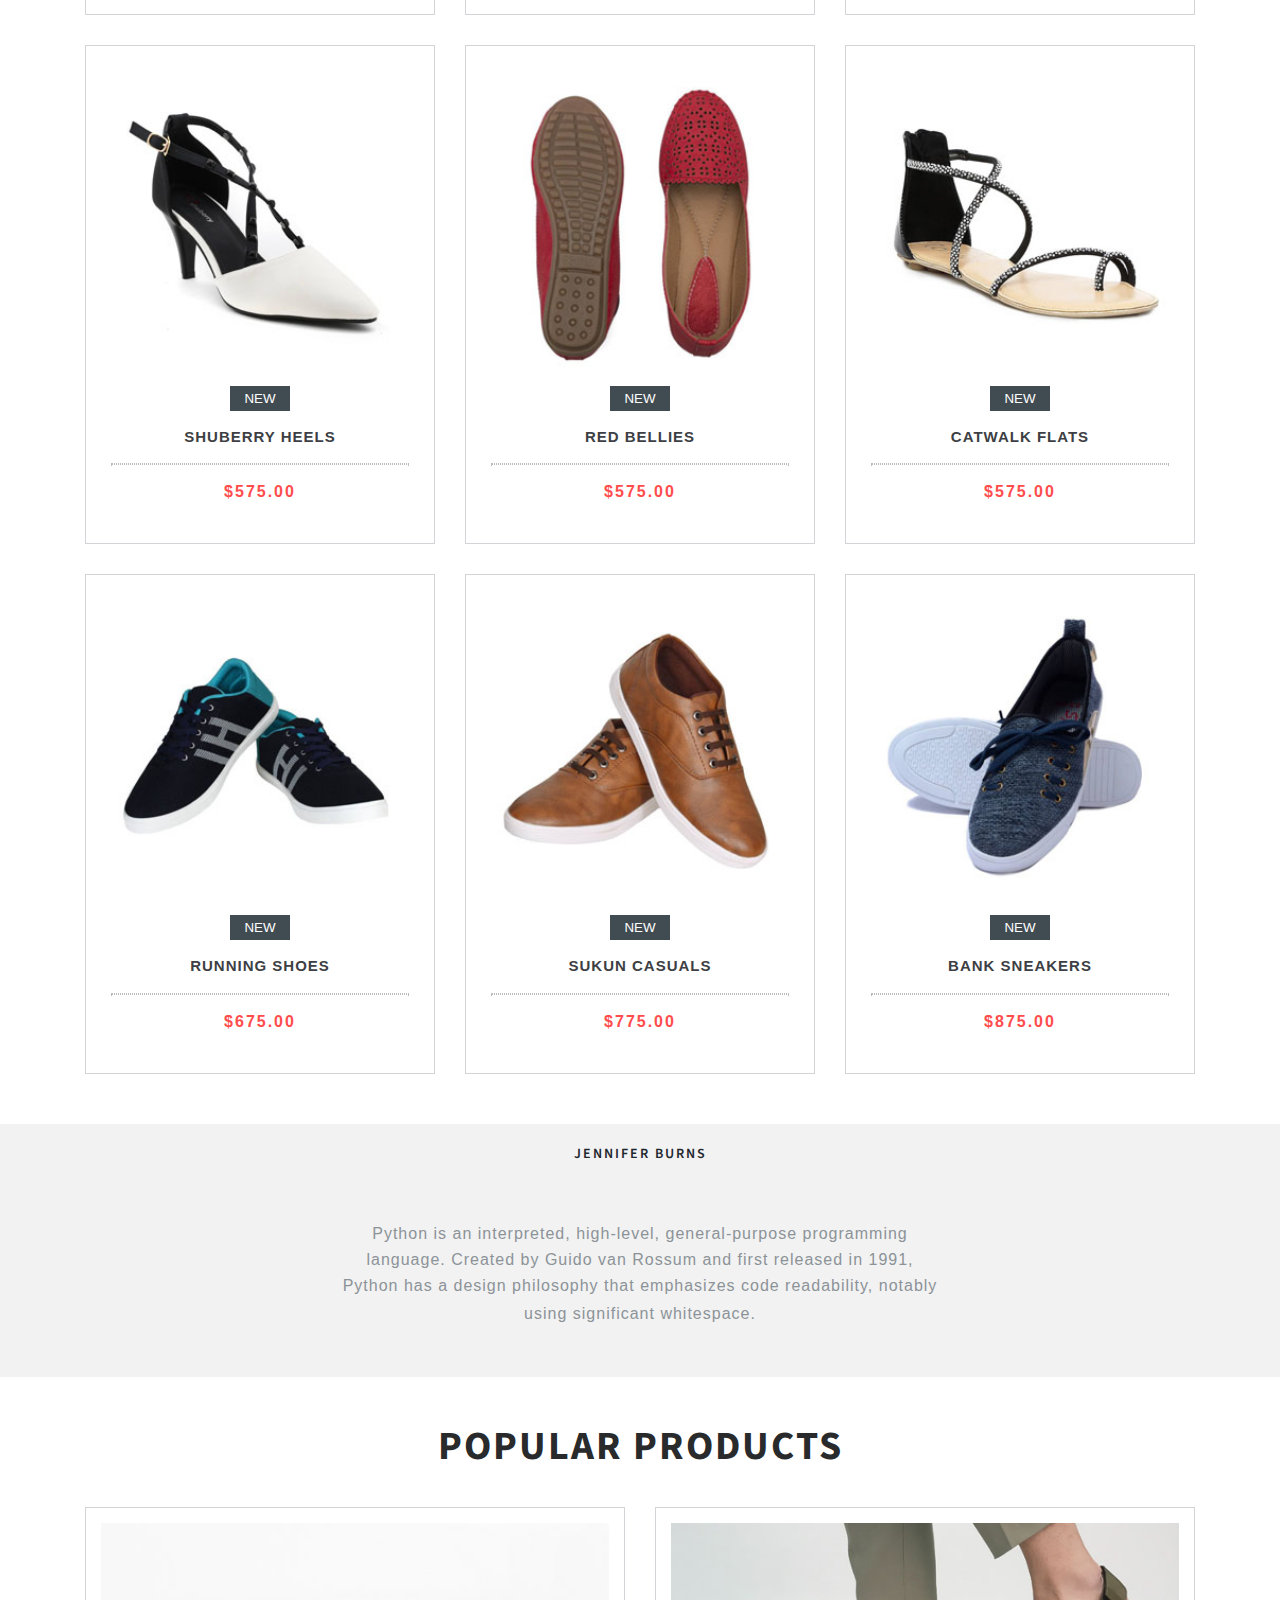
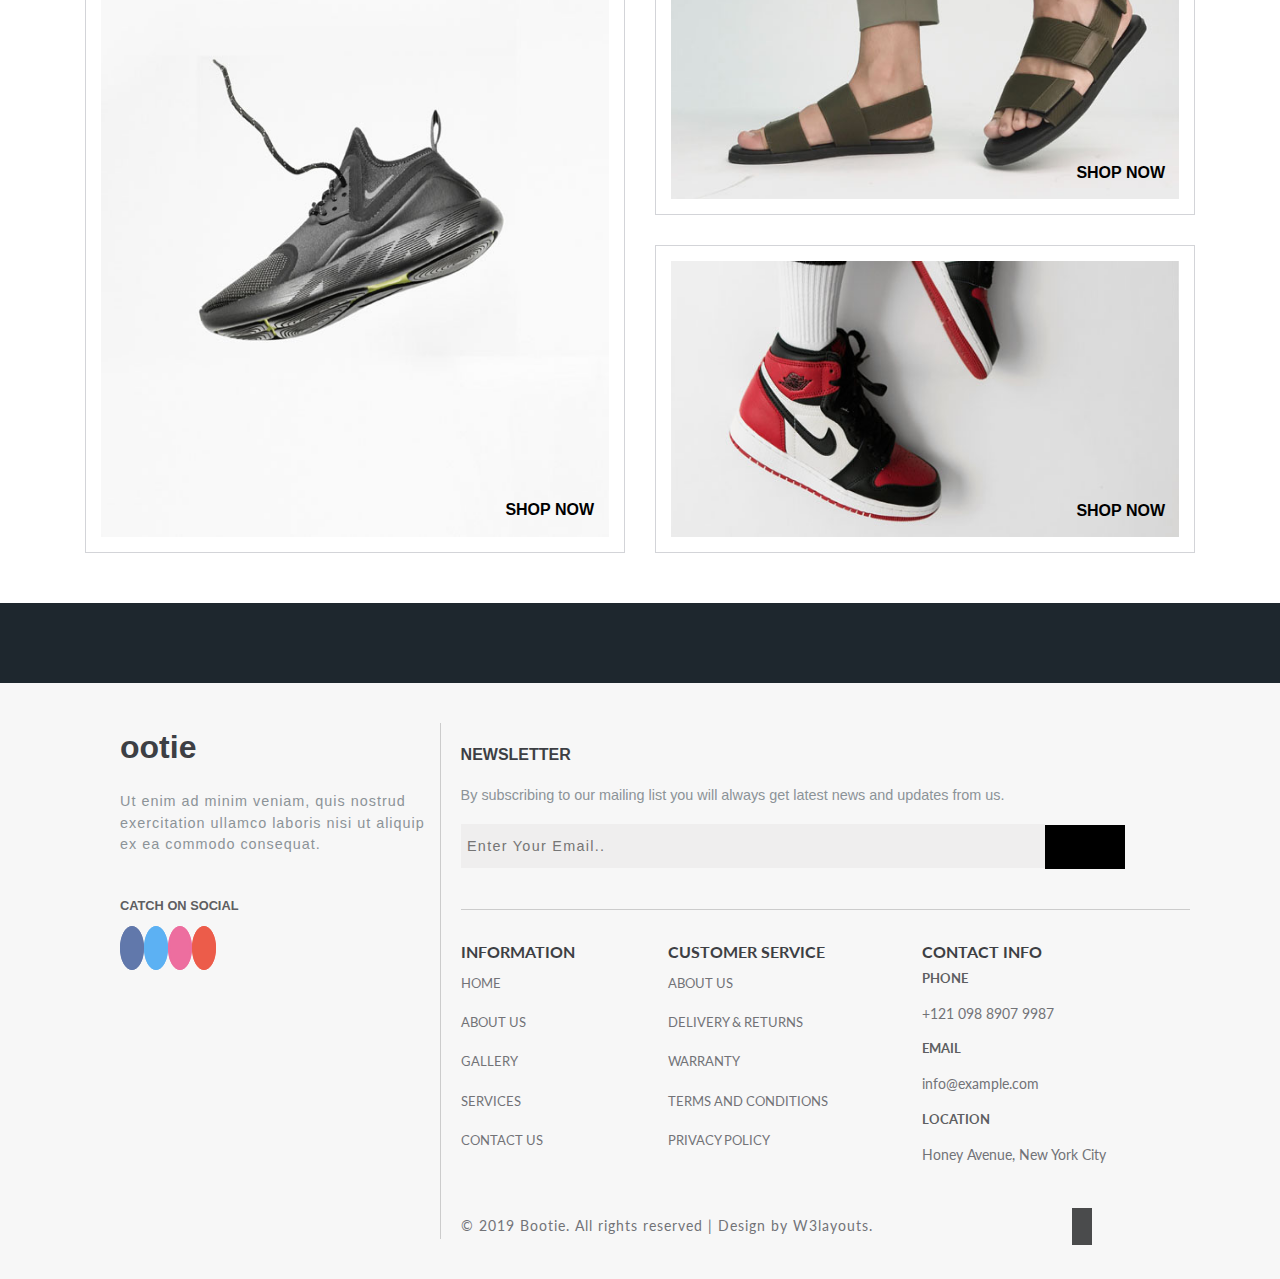
==== commit 4704bf43: "finally modified header section and added hamburger menu on every page" ====
--- a/index.html
+++ b/index.html
@@ -19,7 +19,7 @@
 			<!-- Header Section-->
 			<header class="header">
 				<nav class="nav-head text-center">
-					<h1>
+					<h1 class="h1-logo">
 						<a href="index.html"><i class="fas fa-bold">ootie</i></a>
 					</h1>
 					<input id="toggle" type="checkbox"/>
--- a/assets/stylesheet/style.css
+++ b/assets/stylesheet/style.css
@@ -181,7 +181,7 @@
 .nav-head {
 	display: flex;
 	justify-content: space-between;
-	/* align-items: center; */
+	align-items: center;
 	/* padding: 10px 0px; */
 	/* font-size: inherit; */
 	/* text-rendering: auto; */
@@ -204,12 +204,13 @@
   border-radius: 5px;
 	cursor: pointer;
 	transition-property: color;
-  transition-duration: 1s;
+	transition-duration: 1s;
+	/* transition-delay: 1.5s; */
   transition-timing-function: linear, ease-in;	
 }
-/* .logo {
-	margin: 0;
-} */
+.h1-logo {
+	font-size: 2.0rem;
+}
 .nav__menu {
 	@extend .nav;
 }
@@ -297,6 +298,9 @@
 .banner-info .read-btn {
 	background: #10A6FB;
 	color: #f7f7f7;
+}
+.secondry-heading {
+	background: rgb(230, 227, 227);
 }
 /******Feature's Section */
 .features-section {
@@ -357,14 +361,14 @@
 }
 .breadcrumb-item a {
 	color: #FF4C4C;
-	margin-right: 0.3rem;
+	padding-right: 0.3rem;
 }
 li .breadcrumb-item {
 	font-size: 1.2em;
 	letter-spacing: 0.1rem;
 }
 .breadcrumb .active {
-	margin-left: 0.3rem;
+	padding-left: 0.3rem;
 }
 .about-container {
 	width: 100%;
